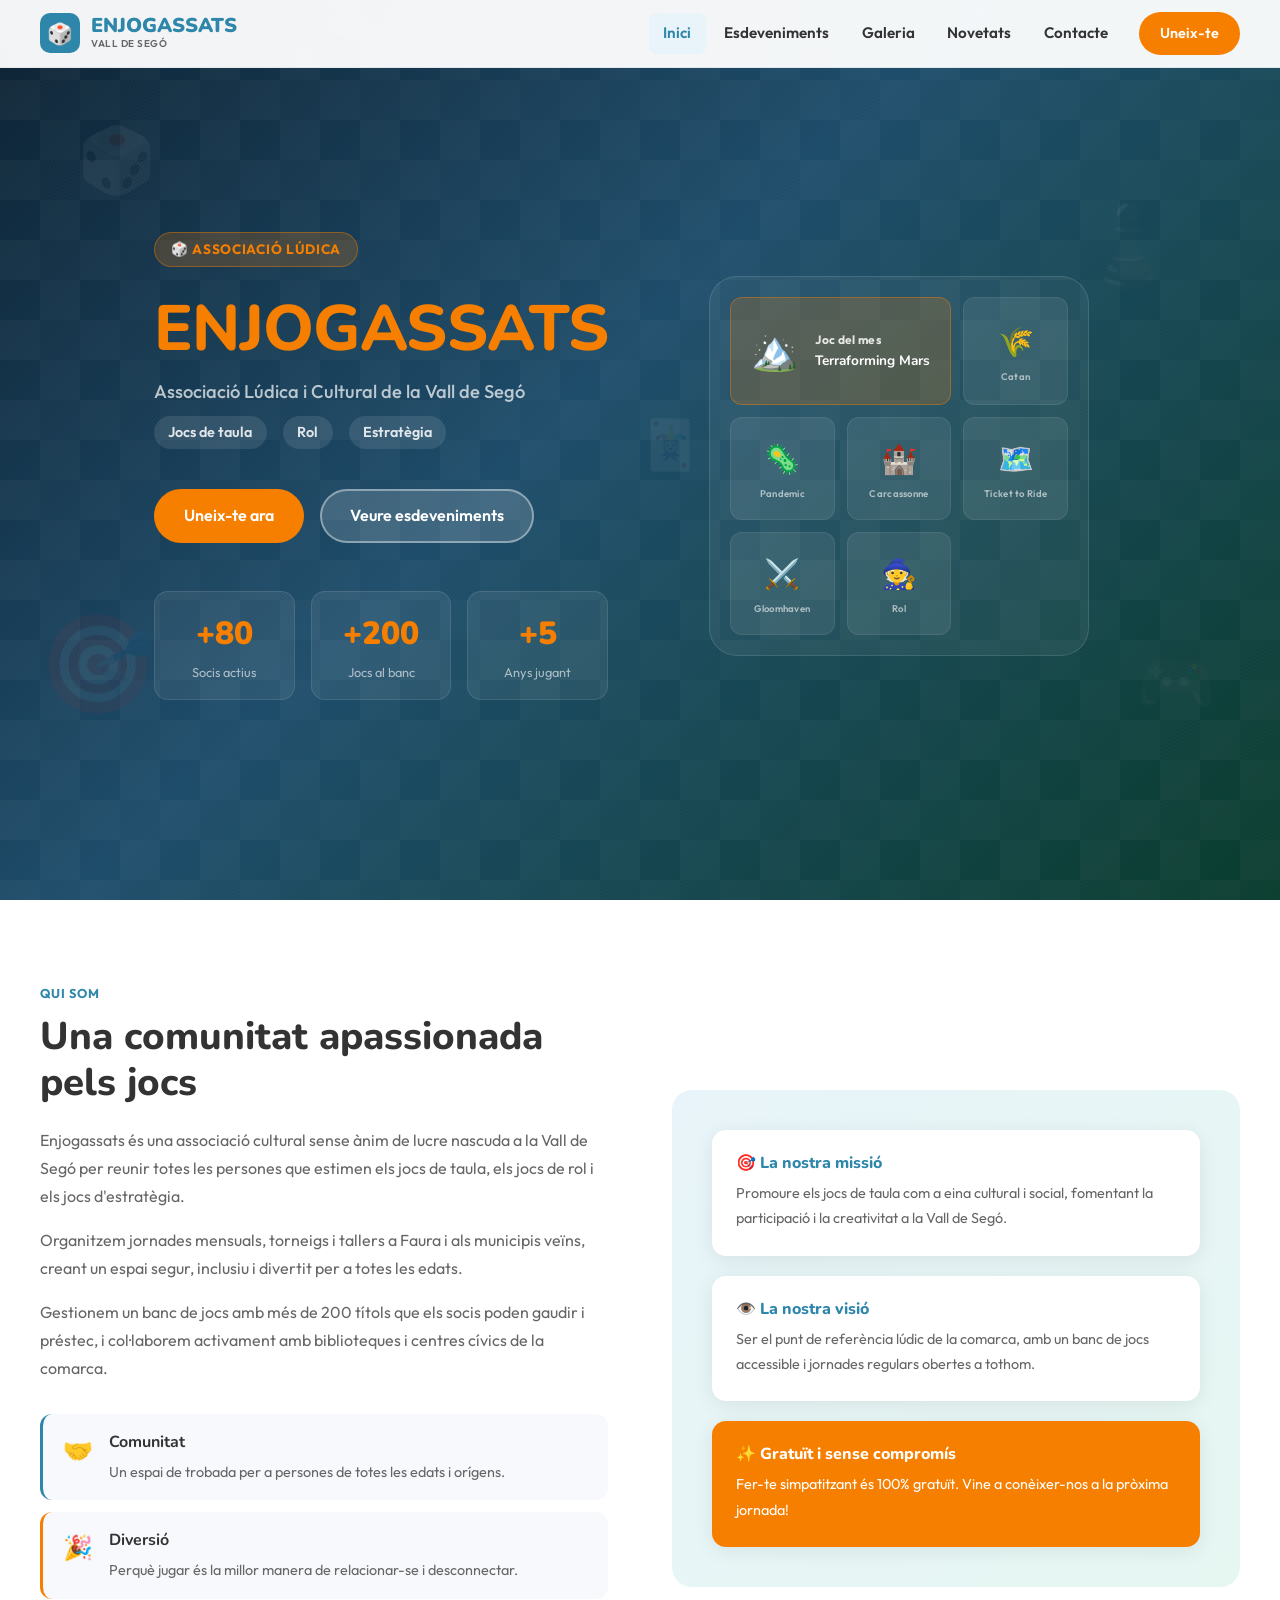
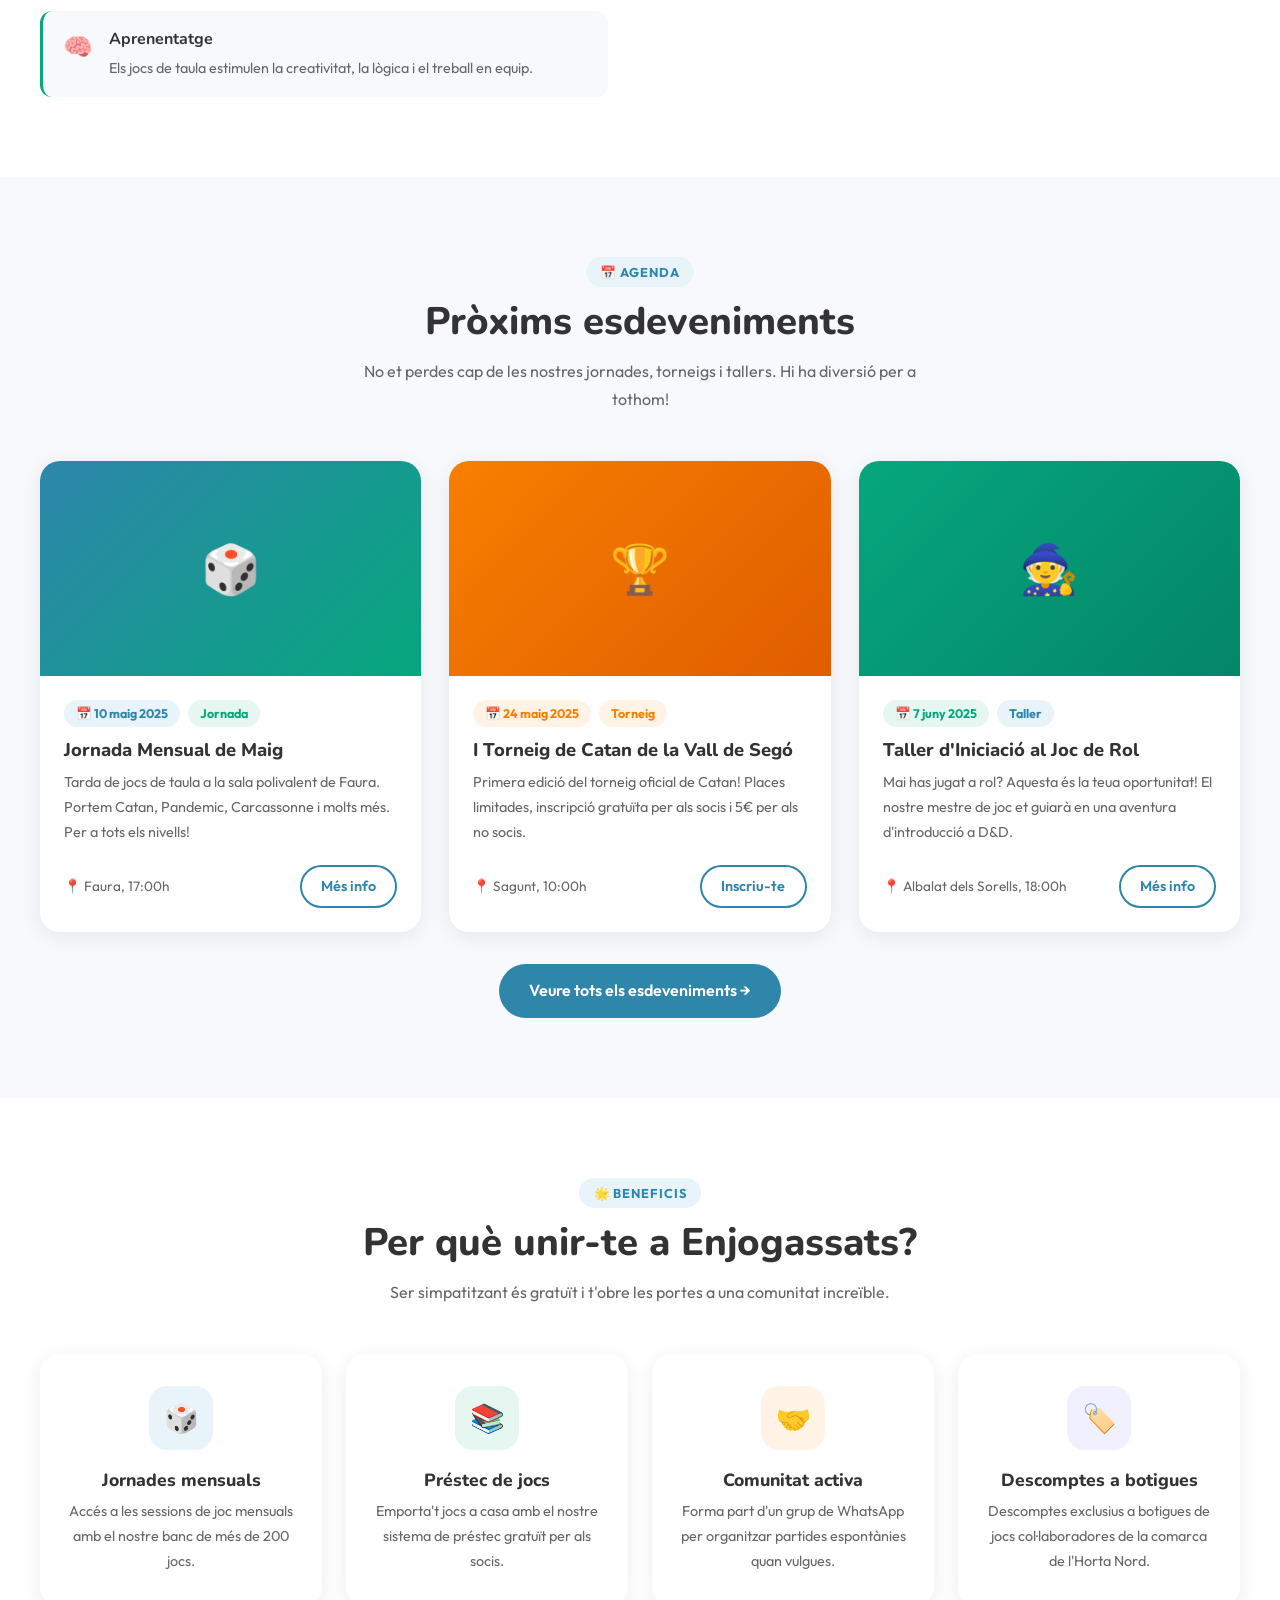
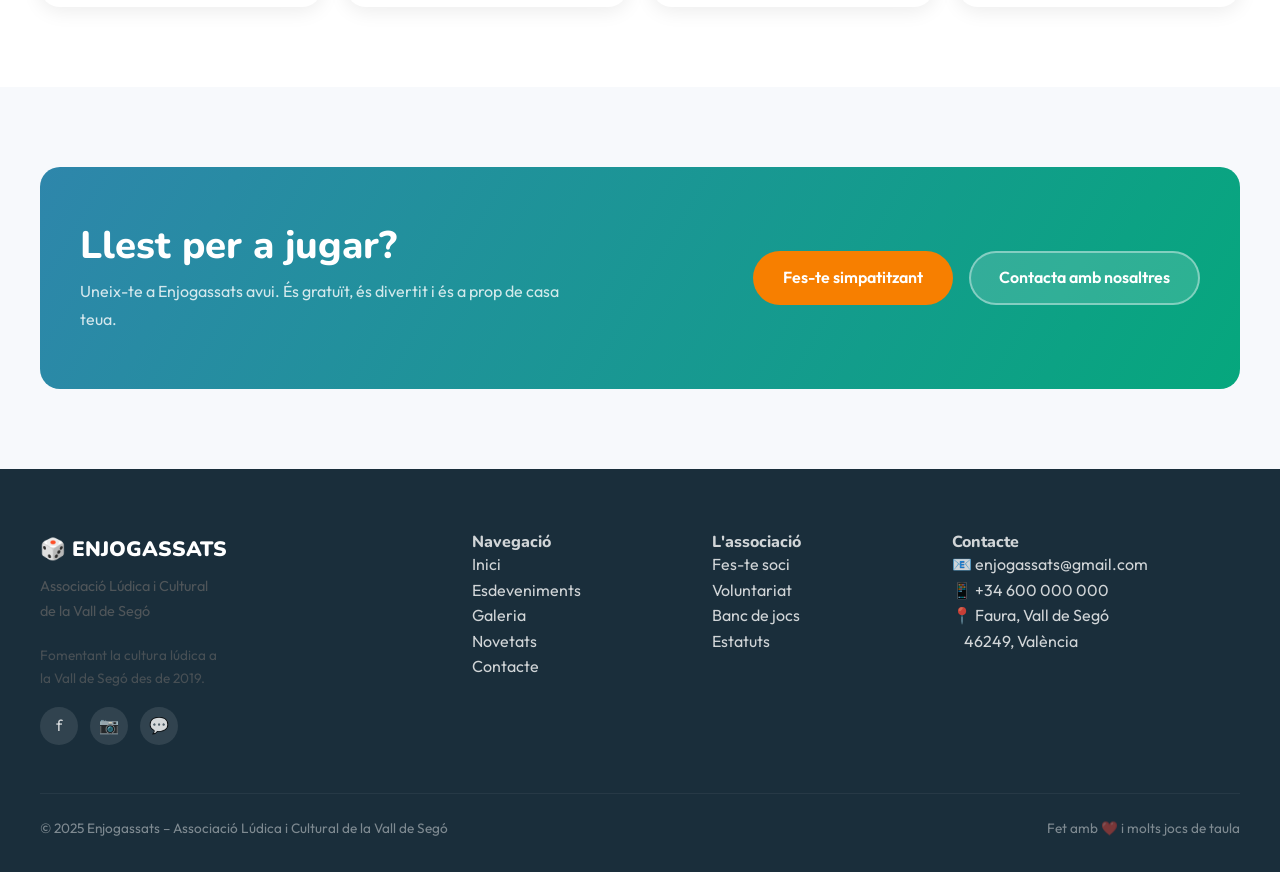
==== index.html @ bf2d0e8a "Primera versió Web" ====
<!DOCTYPE html>
<html lang="ca-valencia">
<head>
  <meta charset="UTF-8">
  <meta name="viewport" content="width=device-width, initial-scale=1.0">
  <title>Enjogassats – Associació Lúdica i Cultural de la Vall de Segó</title>
  <meta name="description" content="Enjogassats és una associació lúdica i cultural de la Vall de Segó dedicada als jocs de taula, el rol i l'estratègia.">
  <meta name="theme-color" content="#2E86AB">
  <link rel="stylesheet" href="shared.css">
  <style>
    /* ===== Hero ===== */
    .hero {
      min-height: 100vh;
      display: flex; align-items: center;
      background: linear-gradient(135deg, #0d2233 0%, #1e4d6b 45%, #0a3d2e 100%);
      position: relative; overflow: hidden;
      padding: 6rem 1.5rem 4rem;
    }
    .hero::before {
      content: '';
      position: absolute; inset: 0;
      background: url("data:image/svg+xml,%3Csvg width='80' height='80' viewBox='0 0 80 80' xmlns='http://www.w3.org/2000/svg'%3E%3Cg fill='none' fill-rule='evenodd'%3E%3Cg fill='%23ffffff' fill-opacity='0.03'%3E%3Cpath d='M0 0h40v40H0V0zm40 40h40v40H40V40zm0-40h2l-2 2V0zm0 4l4-4h2l-6 6V4zm0 4l8-8h2L40 10V8zm0 4L52 0h2L40 14v-2zm0 4L56 0h2L40 18v-2zm0 4L60 0h2L40 22v-2zm0 4L64 0h2L40 26v-2zm0 4L68 0h2L40 30v-2zm0 4L72 0h2L40 34v-2zm0 4L76 0h2l-38 38v-2zm0 4L80 0v2L42 40h-2zm4 0L80 4v2L46 40h-2zm4 0L80 8v2L50 40h-2zm4 0l28-28v2L54 40h-2zm4 0l24-24v2L58 40h-2zm4 0l20-20v2L62 40h-2zm4 0l16-16v2L66 40h-2zm4 0l12-12v2L70 40h-2zm4 0l8-8v2l-6 6h-2zm4 0l4-4v2l-2 2h-2z'/%3E%3C/g%3E%3C/g%3E%3C/svg%3E");
    }
    /* Floating dice decorations */
    .hero-dice {
      position: absolute; font-size: 4rem; opacity: .06; pointer-events: none;
      animation: floatDice 8s ease-in-out infinite;
    }
    .hero-dice:nth-child(1) { top: 12%; left: 6%; animation-delay: 0s; }
    .hero-dice:nth-child(2) { top: 65%; left: 3%; animation-delay: 2s; font-size: 6rem; }
    .hero-dice:nth-child(3) { top: 20%; right: 8%; animation-delay: 1s; font-size: 5rem; }
    .hero-dice:nth-child(4) { top: 70%; right: 5%; animation-delay: 3s; }
    .hero-dice:nth-child(5) { top: 45%; left: 50%; animation-delay: 4s; font-size: 3rem; }
    @keyframes floatDice { 0%,100% { transform: translateY(0) rotate(0deg); } 50% { transform: translateY(-18px) rotate(8deg); } }

    .hero-inner { max-width: 1200px; margin: 0 auto; position: relative; z-index: 1; display: grid; grid-template-columns: 1fr 1fr; gap: 4rem; align-items: center; }
    .hero-content { color: #fff; }
    .hero-eyebrow { display: inline-flex; align-items: center; gap: .5rem; background: rgba(247,127,0,.2); border: 1px solid rgba(247,127,0,.4); color: var(--orange); padding: .35rem 1rem; border-radius: 50px; font-size: .85rem; font-weight: 700; letter-spacing: .05em; text-transform: uppercase; margin-bottom: 1.5rem; }
    .hero h1 { color: #fff; margin-bottom: .5rem; letter-spacing: -.01em; }
    .hero h1 span { color: var(--orange); }
    .hero-tagline { font-size: 1.15rem; color: rgba(255,255,255,.7); margin-bottom: .5rem; font-weight: 500; }
    .hero-subtitle { display: flex; gap: 1rem; flex-wrap: wrap; margin-bottom: 2.5rem; }
    .hero-pill { background: rgba(255,255,255,.1); color: rgba(255,255,255,.85); padding: .3rem .9rem; border-radius: 50px; font-size: .9rem; font-weight: 600; }
    .hero-ctas { display: flex; gap: 1rem; flex-wrap: wrap; }
    .hero-stats { display: grid; grid-template-columns: repeat(3,1fr); gap: 1rem; margin-top: 3rem; }
    .hero-stat { text-align: center; padding: 1rem; background: rgba(255,255,255,.07); border-radius: 14px; border: 1px solid rgba(255,255,255,.1); }
    .hero-stat-n { font-family: var(--font-h); font-weight: 900; font-size: 2rem; color: var(--orange); }
    .hero-stat-l { font-size: .8rem; color: rgba(255,255,255,.6); margin-top: .2rem; }
    .hero-visual { display: flex; align-items: center; justify-content: center; }
    .hero-board { width: 380px; height: 380px; background: rgba(255,255,255,.06); border-radius: 28px; border: 1px solid rgba(255,255,255,.12); display: grid; grid-template-columns: repeat(3,1fr); gap: 12px; padding: 20px; }
    .hero-game-card {
      background: rgba(255,255,255,.08); border-radius: 12px;
      display: flex; flex-direction: column; align-items: center; justify-content: center;
      gap: .3rem; padding: .7rem .4rem; border: 1px solid rgba(255,255,255,.08);
      transition: all .3s;
    }
    .hero-game-card:hover { background: rgba(255,255,255,.15); transform: scale(1.05); }
    .hero-game-card .ico { font-size: 1.8rem; }
    .hero-game-card .name { font-size: .6rem; color: rgba(255,255,255,.6); text-align: center; font-weight: 600; letter-spacing: .03em; }
    .hero-game-card.featured { background: rgba(247,127,0,.2); border-color: rgba(247,127,0,.4); grid-column: span 2; flex-direction: row; gap: 1rem; padding: 1rem; }
    .hero-game-card.featured .ico { font-size: 2.4rem; }
    .hero-game-card.featured .name { font-size: .75rem; color: rgba(255,255,255,.85); font-weight: 700; text-align: left; }

    /* ===== Qui som ===== */
    .quisom-grid { display: grid; grid-template-columns: 1fr 1fr; gap: 4rem; align-items: center; }
    .quisom-text h2 { margin-bottom: 1.25rem; }
    .quisom-text p { margin-bottom: 1rem; }
    .quisom-values { display: grid; grid-template-columns: 1fr; gap: .75rem; margin-top: 2rem; }
    .value-item { display: flex; align-items: flex-start; gap: 1rem; padding: 1rem 1.25rem; background: var(--bg2); border-radius: 12px; border-left: 3px solid var(--blue); }
    .value-icon { font-size: 1.5rem; flex-shrink: 0; }
    .value-text strong { display: block; font-family: var(--font-h); font-weight: 700; margin-bottom: .2rem; color: var(--text); }
    .value-text span { font-size: .9rem; color: var(--text-l); }
    .quisom-visual { background: linear-gradient(135deg, var(--blue-l), var(--green-l)); border-radius: var(--radius-l); padding: 2.5rem; display: flex; flex-direction: column; gap: 1.25rem; }
    .mission-card { background: var(--bg); border-radius: 14px; padding: 1.5rem; box-shadow: var(--shadow); }
    .mission-card h4 { font-family: var(--font-h); color: var(--blue); margin-bottom: .5rem; font-size: 1rem; }
    .mission-card p { font-size: .9rem; margin: 0; }
    .mission-card.accent { background: var(--orange); }
    .mission-card.accent h4, .mission-card.accent p { color: #fff; }

    /* ===== Esdeveniments preview ===== */
    .event-card-inner { padding: 1.5rem; }
    .event-card-inner h3 { margin-bottom: .5rem; font-size: 1.15rem; }
    .event-card-inner p { font-size: .9rem; margin-bottom: 1.25rem; }
    .event-card-foot { display: flex; align-items: center; justify-content: space-between; flex-wrap: wrap; gap: .5rem; }
    .event-loc { font-size: .85rem; color: var(--text-l); display: flex; align-items: center; gap: .3rem; }

    /* ===== Per-què section ===== */
    .benefit-card { background: var(--bg); border-radius: var(--radius-l); padding: 2rem 1.75rem; box-shadow: var(--shadow); text-align: center; transition: transform .22s, box-shadow .22s; }
    .benefit-card:hover { transform: translateY(-4px); box-shadow: var(--shadow-h); }
    .benefit-icon { width: 64px; height: 64px; border-radius: 18px; display: flex; align-items: center; justify-content: center; font-size: 1.75rem; margin: 0 auto 1.25rem; }
    .benefit-card h3 { font-size: 1.1rem; margin-bottom: .5rem; }
    .benefit-card p { font-size: .9rem; }

    /* ===== CTA banner ===== */
    .cta-banner {
      background: linear-gradient(120deg, var(--blue), var(--green));
      border-radius: var(--radius-l); padding: 3.5rem 2.5rem;
      display: flex; align-items: center; justify-content: space-between; gap: 2rem; flex-wrap: wrap;
      color: #fff;
    }
    .cta-banner h2 { color: #fff; margin-bottom: .5rem; }
    .cta-banner p { color: rgba(255,255,255,.8); max-width: 480px; margin: 0; }
    .cta-banner .actions { display: flex; gap: 1rem; flex-wrap: wrap; }

    @media (max-width: 768px) {
      .hero-inner { grid-template-columns: 1fr; gap: 3rem; }
      .hero-visual { display: none; }
      .hero-stats { grid-template-columns: repeat(3,1fr); }
      .quisom-grid { grid-template-columns: 1fr; }
      .cta-banner { text-align: center; justify-content: center; }
      .cta-banner .actions { justify-content: center; }
    }
  </style>
</head>
<body>

<!-- ===== HEADER ===== -->
<header class="site-header" id="siteHeader">
  <div class="header-inner">
    <a href="index.html" class="logo">
      <div class="logo-icon">🎲</div>
      <div>
        <div class="logo-text">ENJOGASSATS</div>
        <div class="logo-sub">Vall de Segó</div>
      </div>
    </a>
    <nav>
      <a href="index.html"      class="nav-link active">Inici</a>
      <a href="eventos.html"    class="nav-link">Esdeveniments</a>
      <a href="galeria.html"    class="nav-link">Galeria</a>
      <a href="novedades.html"  class="nav-link">Novetats</a>
      <a href="contacto.html"   class="nav-link">Contacte</a>
      <a href="contacto.html#soci" class="btn btn-primary btn-sm nav-cta">Uneix-te</a>
    </nav>
    <button class="hamburger" id="hamburger" aria-label="Obrir menú" aria-expanded="false">
      <span></span><span></span><span></span>
    </button>
  </div>
</header>

<!-- Mobile menu -->
<div class="mobile-menu" id="mobileMenu" role="navigation" aria-label="Menú mòbil">
  <a href="index.html"     class="nav-link active">🏠 Inici</a>
  <a href="eventos.html"   class="nav-link">📅 Esdeveniments</a>
  <a href="galeria.html"   class="nav-link">🖼️ Galeria</a>
  <a href="novedades.html" class="nav-link">📰 Novetats</a>
  <a href="contacto.html"  class="nav-link">✉️ Contacte</a>
  <a href="contacto.html#soci" class="btn btn-primary">Uneix-te a l'associació</a>
</div>

<!-- ===== HERO ===== -->
<section class="hero" aria-label="Portada principal">
  <!-- Floating dice -->
  <div class="hero-dice" aria-hidden="true">🎲</div>
  <div class="hero-dice" aria-hidden="true">🎯</div>
  <div class="hero-dice" aria-hidden="true">♟️</div>
  <div class="hero-dice" aria-hidden="true">🎮</div>
  <div class="hero-dice" aria-hidden="true">🃏</div>

  <div class="hero-inner">
    <div class="hero-content">
      <div class="hero-eyebrow">🎲 Associació Lúdica</div>
      <h1><span>ENJOGASSATS</span></h1>
      <p class="hero-tagline">Associació Lúdica i Cultural de la Vall de Segó</p>
      <div class="hero-subtitle">
        <span class="hero-pill">Jocs de taula</span>
        <span class="hero-pill">Rol</span>
        <span class="hero-pill">Estratègia</span>
      </div>
      <div class="hero-ctas">
        <a href="contacto.html#soci" class="btn btn-primary">Uneix-te ara</a>
        <a href="eventos.html" class="btn btn-ghost">Veure esdeveniments</a>
      </div>
      <div class="hero-stats">
        <div class="hero-stat">
          <div class="hero-stat-n">+80</div>
          <div class="hero-stat-l">Socis actius</div>
        </div>
        <div class="hero-stat">
          <div class="hero-stat-n">+200</div>
          <div class="hero-stat-l">Jocs al banc</div>
        </div>
        <div class="hero-stat">
          <div class="hero-stat-n">+5</div>
          <div class="hero-stat-l">Anys jugant</div>
        </div>
      </div>
    </div>
    <div class="hero-visual" aria-hidden="true">
      <div class="hero-board">
        <div class="hero-game-card featured">
          <div class="ico">🏔️</div>
          <div><div class="name">Joc del mes</div><div style="font-size:.85rem;color:#fff;font-weight:700;font-family:var(--font-h)">Terraforming Mars</div></div>
        </div>
        <div class="hero-game-card"><div class="ico">🌾</div><div class="name">Catan</div></div>
        <div class="hero-game-card"><div class="ico">🦠</div><div class="name">Pandemic</div></div>
        <div class="hero-game-card"><div class="ico">🏰</div><div class="name">Carcassonne</div></div>
        <div class="hero-game-card"><div class="ico">🗺️</div><div class="name">Ticket to Ride</div></div>
        <div class="hero-game-card"><div class="ico">⚔️</div><div class="name">Gloomhaven</div></div>
        <div class="hero-game-card"><div class="ico">🧙</div><div class="name">Rol</div></div>
      </div>
    </div>
  </div>
</section>

<!-- ===== QUI SOM ===== -->
<section class="section" id="quisom" aria-labelledby="quisom-title">
  <div class="section-inner">
    <div class="quisom-grid">
      <div class="quisom-text fade-up">
        <span class="label" style="color:var(--blue)">Qui som</span>
        <h2 id="quisom-title" style="margin-top:.5rem">Una comunitat apassionada pels jocs</h2>
        <p>Enjogassats és una associació cultural sense ànim de lucre nascuda a la Vall de Segó per reunir totes les persones que estimen els jocs de taula, els jocs de rol i els jocs d'estratègia.</p>
        <p>Organitzem jornades mensuals, torneigs i tallers a Faura i als municipis veïns, creant un espai segur, inclusiu i divertit per a totes les edats.</p>
        <p>Gestionem un banc de jocs amb més de 200 títols que els socis poden gaudir i préstec, i col·laborem activament amb biblioteques i centres cívics de la comarca.</p>
        <div class="quisom-values">
          <div class="value-item">
            <div class="value-icon">🤝</div>
            <div class="value-text">
              <strong>Comunitat</strong>
              <span>Un espai de trobada per a persones de totes les edats i orígens.</span>
            </div>
          </div>
          <div class="value-item" style="border-left-color:var(--orange)">
            <div class="value-icon">🎉</div>
            <div class="value-text">
              <strong>Diversió</strong>
              <span>Perquè jugar és la millor manera de relacionar-se i desconnectar.</span>
            </div>
          </div>
          <div class="value-item" style="border-left-color:var(--green)">
            <div class="value-icon">🧠</div>
            <div class="value-text">
              <strong>Aprenentatge</strong>
              <span>Els jocs de taula estimulen la creativitat, la lògica i el treball en equip.</span>
            </div>
          </div>
        </div>
      </div>
      <div class="quisom-visual fade-up fade-up-d1">
        <div class="mission-card">
          <h4>🎯 La nostra missió</h4>
          <p>Promoure els jocs de taula com a eina cultural i social, fomentant la participació i la creativitat a la Vall de Segó.</p>
        </div>
        <div class="mission-card">
          <h4>👁️ La nostra visió</h4>
          <p>Ser el punt de referència lúdic de la comarca, amb un banc de jocs accessible i jornades regulars obertes a tothom.</p>
        </div>
        <div class="mission-card accent">
          <h4>✨ Gratuït i sense compromís</h4>
          <p>Fer-te simpatitzant és 100% gratuït. Vine a conèixer-nos a la pròxima jornada!</p>
        </div>
      </div>
    </div>
  </div>
</section>

<!-- ===== PRÒXIMS ESDEVENIMENTS ===== -->
<section class="section section-bg" id="esdeveniments" aria-labelledby="events-title">
  <div class="section-inner">
    <div class="section-header fade-up">
      <span class="eyebrow">📅 Agenda</span>
      <h2 id="events-title">Pròxims esdeveniments</h2>
      <p>No et perdes cap de les nostres jornades, torneigs i tallers. Hi ha diversió per a tothom!</p>
    </div>
    <div class="grid-3">
      <!-- Event 1 -->
      <article class="card fade-up">
        <div class="card-img-placeholder" style="background:linear-gradient(135deg,#2E86AB,#06A77D)">🎲</div>
        <div class="event-card-inner">
          <div class="card-meta">
            <span class="badge badge-blue">📅 10 maig 2025</span>
            <span class="badge badge-green">Jornada</span>
          </div>
          <h3>Jornada Mensual de Maig</h3>
          <p>Tarda de jocs de taula a la sala polivalent de Faura. Portem Catan, Pandemic, Carcassonne i molts més. Per a tots els nivells!</p>
          <div class="event-card-foot">
            <span class="event-loc">📍 Faura, 17:00h</span>
            <a href="eventos.html" class="btn btn-outline btn-sm">Més info</a>
          </div>
        </div>
      </article>
      <!-- Event 2 -->
      <article class="card fade-up fade-up-d1">
        <div class="card-img-placeholder" style="background:linear-gradient(135deg,#F77F00,#e05d00)">🏆</div>
        <div class="event-card-inner">
          <div class="card-meta">
            <span class="badge badge-orange">📅 24 maig 2025</span>
            <span class="badge badge-orange">Torneig</span>
          </div>
          <h3>I Torneig de Catan de la Vall de Segó</h3>
          <p>Primera edició del torneig oficial de Catan! Places limitades, inscripció gratuïta per als socis i 5€ per als no socis.</p>
          <div class="event-card-foot">
            <span class="event-loc">📍 Sagunt, 10:00h</span>
            <a href="eventos.html" class="btn btn-outline btn-sm">Inscriu-te</a>
          </div>
        </div>
      </article>
      <!-- Event 3 -->
      <article class="card fade-up fade-up-d2">
        <div class="card-img-placeholder" style="background:linear-gradient(135deg,#06A77D,#04856a)">🧙</div>
        <div class="event-card-inner">
          <div class="card-meta">
            <span class="badge badge-green">📅 7 juny 2025</span>
            <span class="badge badge-blue">Taller</span>
          </div>
          <h3>Taller d'Iniciació al Joc de Rol</h3>
          <p>Mai has jugat a rol? Aquesta és la teua oportunitat! El nostre mestre de joc et guiarà en una aventura d'introducció a D&D.</p>
          <div class="event-card-foot">
            <span class="event-loc">📍 Albalat dels Sorells, 18:00h</span>
            <a href="eventos.html" class="btn btn-outline btn-sm">Més info</a>
          </div>
        </div>
      </article>
    </div>
    <div class="text-center mt-2">
      <a href="eventos.html" class="btn btn-secondary">Veure tots els esdeveniments →</a>
    </div>
  </div>
</section>

<!-- ===== PER QUÈ UNIR-TE ===== -->
<section class="section" aria-labelledby="benefits-title">
  <div class="section-inner">
    <div class="section-header fade-up">
      <span class="eyebrow">🌟 Beneficis</span>
      <h2 id="benefits-title">Per què unir-te a Enjogassats?</h2>
      <p>Ser simpatitzant és gratuït i t'obre les portes a una comunitat increïble.</p>
    </div>
    <div class="grid-4">
      <div class="benefit-card fade-up">
        <div class="benefit-icon" style="background:var(--blue-l)">🎲</div>
        <h3>Jornades mensuals</h3>
        <p>Accés a les sessions de joc mensuals amb el nostre banc de més de 200 jocs.</p>
      </div>
      <div class="benefit-card fade-up fade-up-d1">
        <div class="benefit-icon" style="background:var(--green-l)">📚</div>
        <h3>Préstec de jocs</h3>
        <p>Emporta't jocs a casa amb el nostre sistema de préstec gratuït per als socis.</p>
      </div>
      <div class="benefit-card fade-up fade-up-d2">
        <div class="benefit-icon" style="background:var(--orange-l)">🤝</div>
        <h3>Comunitat activa</h3>
        <p>Forma part d'un grup de WhatsApp per organitzar partides espontànies quan vulgues.</p>
      </div>
      <div class="benefit-card fade-up fade-up-d3">
        <div class="benefit-icon" style="background:#f0f0ff">🏷️</div>
        <h3>Descomptes a botigues</h3>
        <p>Descomptes exclusius a botigues de jocs col·laboradores de la comarca de l'Horta Nord.</p>
      </div>
    </div>
  </div>
</section>

<!-- ===== CTA BANNER ===== -->
<section class="section section-bg" aria-label="Crida a l'acció">
  <div class="section-inner">
    <div class="cta-banner fade-up">
      <div>
        <h2>Llest per a jugar?</h2>
        <p>Uneix-te a Enjogassats avui. És gratuït, és divertit i és a prop de casa teua.</p>
      </div>
      <div class="actions">
        <a href="contacto.html#soci" class="btn btn-primary">Fes-te simpatitzant</a>
        <a href="contacto.html" class="btn btn-ghost">Contacta amb nosaltres</a>
      </div>
    </div>
  </div>
</section>

<!-- ===== FOOTER ===== -->
<footer class="site-footer" aria-label="Peu de pàgina">
  <div class="footer-inner">
    <div class="footer-grid">
      <div>
        <div class="footer-logo">🎲 ENJOGASSATS</div>
        <p class="footer-tagline">Associació Lúdica i Cultural<br>de la Vall de Segó</p>
        <p style="font-size:.85rem;opacity:.6">Fomentant la cultura lúdica a<br>la Vall de Segó des de 2019.</p>
        <div class="footer-socials">
          <a href="#" class="footer-social-link" aria-label="Facebook">f</a>
          <a href="#" class="footer-social-link" aria-label="Instagram">📷</a>
          <a href="#" class="footer-social-link" aria-label="WhatsApp">💬</a>
        </div>
      </div>
      <div>
        <h4>Navegació</h4>
        <ul>
          <li><a href="index.html">Inici</a></li>
          <li><a href="eventos.html">Esdeveniments</a></li>
          <li><a href="galeria.html">Galeria</a></li>
          <li><a href="novedades.html">Novetats</a></li>
          <li><a href="contacto.html">Contacte</a></li>
        </ul>
      </div>
      <div>
        <h4>L'associació</h4>
        <ul>
          <li><a href="contacto.html#soci">Fes-te soci</a></li>
          <li><a href="contacto.html#voluntariat">Voluntariat</a></li>
          <li><a href="#">Banc de jocs</a></li>
          <li><a href="#">Estatuts</a></li>
        </ul>
      </div>
      <div>
        <h4>Contacte</h4>
        <ul>
          <li>📧 enjogassats@gmail.com</li>
          <li>📱 +34 600 000 000</li>
          <li>📍 Faura, Vall de Segó<br>&nbsp;&nbsp;&nbsp;&nbsp;46249, València</li>
        </ul>
      </div>
    </div>
    <div class="footer-bottom">
      <span>© 2025 Enjogassats – Associació Lúdica i Cultural de la Vall de Segó</span>
      <span>Fet amb ❤️ i molts jocs de taula</span>
    </div>
  </div>
</footer>

<script>
  // Header scroll effect
  const header = document.getElementById('siteHeader');
  window.addEventListener('scroll', () => {
    header.classList.toggle('scrolled', window.scrollY > 20);
  });

  // Hamburger menu
  const hamburger = document.getElementById('hamburger');
  const mobileMenu = document.getElementById('mobileMenu');
  hamburger.addEventListener('click', () => {
    const open = mobileMenu.classList.toggle('open');
    hamburger.setAttribute('aria-expanded', open);
    document.body.style.overflow = open ? 'hidden' : '';
  });

  // Close mobile menu on link click
  mobileMenu.querySelectorAll('a').forEach(a => {
    a.addEventListener('click', () => {
      mobileMenu.classList.remove('open');
      hamburger.setAttribute('aria-expanded', false);
      document.body.style.overflow = '';
    });
  });

  // Fade-in on scroll
  const observer = new IntersectionObserver((entries) => {
    entries.forEach(e => { if (e.isIntersecting) e.target.classList.add('visible'); });
  }, { threshold: 0.12 });
  document.querySelectorAll('.fade-up').forEach(el => observer.observe(el));
</script>
</body>
</html>
---- shared.css ----
/* ===== ENJOGASSATS — Shared Stylesheet ===== */

/* --- Google Fonts --- */
@import url('https://fonts.googleapis.com/css2?family=Nunito:wght@400;600;700;800;900&family=Outfit:wght@400;500;600;700&display=swap');

/* --- CSS Variables --- */
:root {
  --blue:    #2E86AB;
  --blue-d:  #1e6a8a;
  --blue-l:  #e8f4f9;
  --green:   #06A77D;
  --green-d: #058563;
  --green-l: #e6f7f2;
  --orange:  #F77F00;
  --orange-d:#d46b00;
  --orange-l:#fff3e6;
  --bg:      #FFFFFF;
  --bg2:     #F7F9FC;
  --text:    #333333;
  --text-l:  #666666;
  --border:  #E2E8F0;
  --shadow:  0 4px 20px rgba(0,0,0,0.08);
  --shadow-h:0 8px 32px rgba(0,0,0,0.14);
  --radius:  12px;
  --radius-l:20px;
  --font-h:  'Nunito', sans-serif;
  --font-b:  'Outfit', sans-serif;
}

/* --- Reset --- */
*, *::before, *::after { box-sizing: border-box; margin: 0; padding: 0; }
html { scroll-behavior: smooth; font-size: 16px; }
body { font-family: var(--font-b); color: var(--text); background: var(--bg); line-height: 1.6; }
img { max-width: 100%; display: block; }
a { color: inherit; text-decoration: none; }
ul { list-style: none; }

/* --- Typography --- */
h1,h2,h3,h4,h5 { font-family: var(--font-h); font-weight: 800; line-height: 1.2; }
h1 { font-size: clamp(2.4rem, 5vw, 4rem); }
h2 { font-size: clamp(1.8rem, 3vw, 2.6rem); }
h3 { font-size: clamp(1.2rem, 2vw, 1.5rem); }
p  { color: var(--text-l); line-height: 1.75; }
.label { font-size: .8rem; font-weight: 700; text-transform: uppercase; letter-spacing: .08em; }

/* --- Buttons --- */
.btn {
  display: inline-flex; align-items: center; gap: .5rem;
  padding: .75rem 1.75rem; border-radius: 50px;
  font-family: var(--font-b); font-weight: 600; font-size: 1rem;
  cursor: pointer; border: 2px solid transparent;
  transition: all .22s ease; white-space: nowrap;
}
.btn-primary   { background: var(--orange); color: #fff; }
.btn-primary:hover { background: var(--orange-d); transform: translateY(-2px); box-shadow: 0 6px 20px rgba(247,127,0,.35); }
.btn-secondary { background: var(--blue); color: #fff; }
.btn-secondary:hover { background: var(--blue-d); transform: translateY(-2px); box-shadow: 0 6px 20px rgba(46,134,171,.35); }
.btn-outline   { background: transparent; border-color: var(--blue); color: var(--blue); }
.btn-outline:hover { background: var(--blue); color: #fff; transform: translateY(-2px); }
.btn-ghost     { background: rgba(255,255,255,.15); color: #fff; border-color: rgba(255,255,255,.4); }
.btn-ghost:hover { background: rgba(255,255,255,.28); }
.btn-green     { background: var(--green); color: #fff; }
.btn-green:hover { background: var(--green-d); transform: translateY(-2px); box-shadow: 0 6px 20px rgba(6,167,125,.35); }
.btn-sm { padding: .5rem 1.2rem; font-size: .9rem; }

/* --- Header / Nav --- */
.site-header {
  position: fixed; top: 0; left: 0; right: 0; z-index: 999;
  background: rgba(255,255,255,.95); backdrop-filter: blur(10px);
  border-bottom: 1px solid var(--border);
  padding: 0 1.5rem;
  height: 68px; display: flex; align-items: center;
  transition: box-shadow .3s;
}
.site-header.scrolled { box-shadow: 0 2px 20px rgba(0,0,0,.1); }
.header-inner { max-width: 1200px; width: 100%; margin: 0 auto; display: flex; align-items: center; gap: 2rem; }
.logo { display: flex; align-items: center; gap: .7rem; flex-shrink: 0; }
.logo-icon { width: 40px; height: 40px; background: var(--blue); border-radius: 10px; display: flex; align-items: center; justify-content: center; font-size: 1.3rem; }
.logo-text { font-family: var(--font-h); font-weight: 900; font-size: 1.25rem; color: var(--blue); line-height: 1; }
.logo-sub { font-size: .62rem; font-weight: 600; color: var(--text-l); text-transform: uppercase; letter-spacing: .05em; }
nav { flex: 1; display: flex; align-items: center; justify-content: flex-end; gap: .25rem; }
.nav-link {
  padding: .5rem .9rem; border-radius: 8px;
  font-weight: 600; font-size: .95rem; color: var(--text);
  transition: all .18s; white-space: nowrap;
}
.nav-link:hover, .nav-link.active { color: var(--blue); background: var(--blue-l); }
.nav-cta { margin-left: .75rem; }
.hamburger { display: none; flex-direction: column; gap: 5px; cursor: pointer; padding: .5rem; border: none; background: none; }
.hamburger span { display: block; width: 24px; height: 2px; background: var(--text); border-radius: 2px; transition: all .3s; }
.mobile-menu {
  display: none; position: fixed; top: 68px; left: 0; right: 0; bottom: 0;
  background: var(--bg); z-index: 998; flex-direction: column;
  padding: 2rem 1.5rem; gap: .5rem; overflow-y: auto;
}
.mobile-menu.open { display: flex; }
.mobile-menu .nav-link { font-size: 1.1rem; padding: .85rem 1rem; border-bottom: 1px solid var(--border); border-radius: 0; }
.mobile-menu .btn { margin-top: 1rem; text-align: center; justify-content: center; }

/* --- Section wrapper --- */
.section { padding: 5rem 1.5rem; }
.section-narrow { max-width: 800px; margin: 0 auto; }
.section-inner { max-width: 1200px; margin: 0 auto; }
.section-header { text-align: center; margin-bottom: 3rem; }
.section-header .eyebrow { display: inline-block; background: var(--blue-l); color: var(--blue); padding: .3rem .9rem; border-radius: 50px; font-weight: 700; font-size: .8rem; text-transform: uppercase; letter-spacing: .07em; margin-bottom: .75rem; }
.section-header h2 { margin-bottom: .75rem; }
.section-header p { max-width: 560px; margin: 0 auto; }
.section-bg { background: var(--bg2); }

/* --- Cards --- */
.card {
  background: var(--bg); border-radius: var(--radius-l); box-shadow: var(--shadow);
  overflow: hidden; transition: transform .22s, box-shadow .22s;
}
.card:hover { transform: translateY(-4px); box-shadow: var(--shadow-h); }
.card-img { width: 100%; aspect-ratio: 16/9; object-fit: cover; }
.card-img-placeholder {
  width: 100%; aspect-ratio: 16/9;
  display: flex; align-items: center; justify-content: center;
  font-size: 3rem;
}
.card-body { padding: 1.5rem; }
.card-meta { display: flex; flex-wrap: wrap; gap: .5rem; margin-bottom: .75rem; }
.badge {
  display: inline-flex; align-items: center; gap: .3rem;
  padding: .25rem .75rem; border-radius: 50px; font-size: .78rem; font-weight: 700;
}
.badge-blue   { background: var(--blue-l);   color: var(--blue); }
.badge-green  { background: var(--green-l);  color: var(--green); }
.badge-orange { background: var(--orange-l); color: var(--orange); }

/* --- Grid helpers --- */
.grid-3 { display: grid; grid-template-columns: repeat(3,1fr); gap: 1.75rem; }
.grid-4 { display: grid; grid-template-columns: repeat(4,1fr); gap: 1.5rem; }
.grid-2 { display: grid; grid-template-columns: repeat(2,1fr); gap: 1.75rem; }

/* --- Footer --- */
.site-footer {
  background: #1a2e3b; color: rgba(255,255,255,.8);
  padding: 4rem 1.5rem 2rem;
}
.footer-inner { max-width: 1200px; margin: 0 auto; }
.footer-grid { display: grid; grid-template-columns: 2fr 1fr 1fr 1.5fr; gap: 3rem; margin-bottom: 3rem; }
.footer-logo { font-family: var(--font-h); font-weight: 900; font-size: 1.3rem; color: #fff; margin-bottom: .5rem; }
.footer-tagline { font-size: .9rem; opacity: .7; margin-bottom: 1.2rem; }
.footer h4 { color: #fff; font-size: .85rem; text-transform: uppercase; letter-spacing: .1em; margin-bottom: 1rem; opacity: .55; font-weight: 700; }
.footer ul li { margin-bottom: .6rem; font-size: .9rem; }
.footer ul li a:hover { color: var(--orange); }
.footer-socials { display: flex; gap: .75rem; margin-top: 1rem; }
.footer-social-link {
  width: 38px; height: 38px; border-radius: 50%; background: rgba(255,255,255,.1);
  display: flex; align-items: center; justify-content: center; font-size: 1rem;
  transition: background .18s;
}
.footer-social-link:hover { background: var(--orange); }
.footer-bottom { border-top: 1px solid rgba(255,255,255,.1); padding-top: 1.5rem; display: flex; justify-content: space-between; align-items: center; flex-wrap: wrap; gap: 1rem; font-size: .85rem; opacity: .55; }

/* --- Animations --- */
.fade-up { opacity: 0; transform: translateY(28px); transition: opacity .55s ease, transform .55s ease; }
.fade-up.visible { opacity: 1; transform: none; }
.fade-up-d1 { transition-delay: .1s; }
.fade-up-d2 { transition-delay: .2s; }
.fade-up-d3 { transition-delay: .3s; }

/* --- Responsive --- */
@media (max-width: 1024px) {
  .grid-4 { grid-template-columns: repeat(2,1fr); }
  .footer-grid { grid-template-columns: 1fr 1fr; }
}
@media (max-width: 768px) {
  nav { display: none; }
  .hamburger { display: flex; }
  .grid-3, .grid-2 { grid-template-columns: 1fr; }
  .grid-4 { grid-template-columns: 1fr; }
  .footer-grid { grid-template-columns: 1fr; gap: 2rem; }
  .footer-bottom { flex-direction: column; text-align: center; }
  .section { padding: 3.5rem 1.25rem; }
}

/* --- Page offset for fixed header --- */
.page-offset { padding-top: 68px; }

/* Utility */
.text-center { text-align: center; }
.mt-1 { margin-top: 1rem; }
.mt-2 { margin-top: 2rem; }
.mt-3 { margin-top: 3rem; }
.gap-1 { gap: 1rem; }
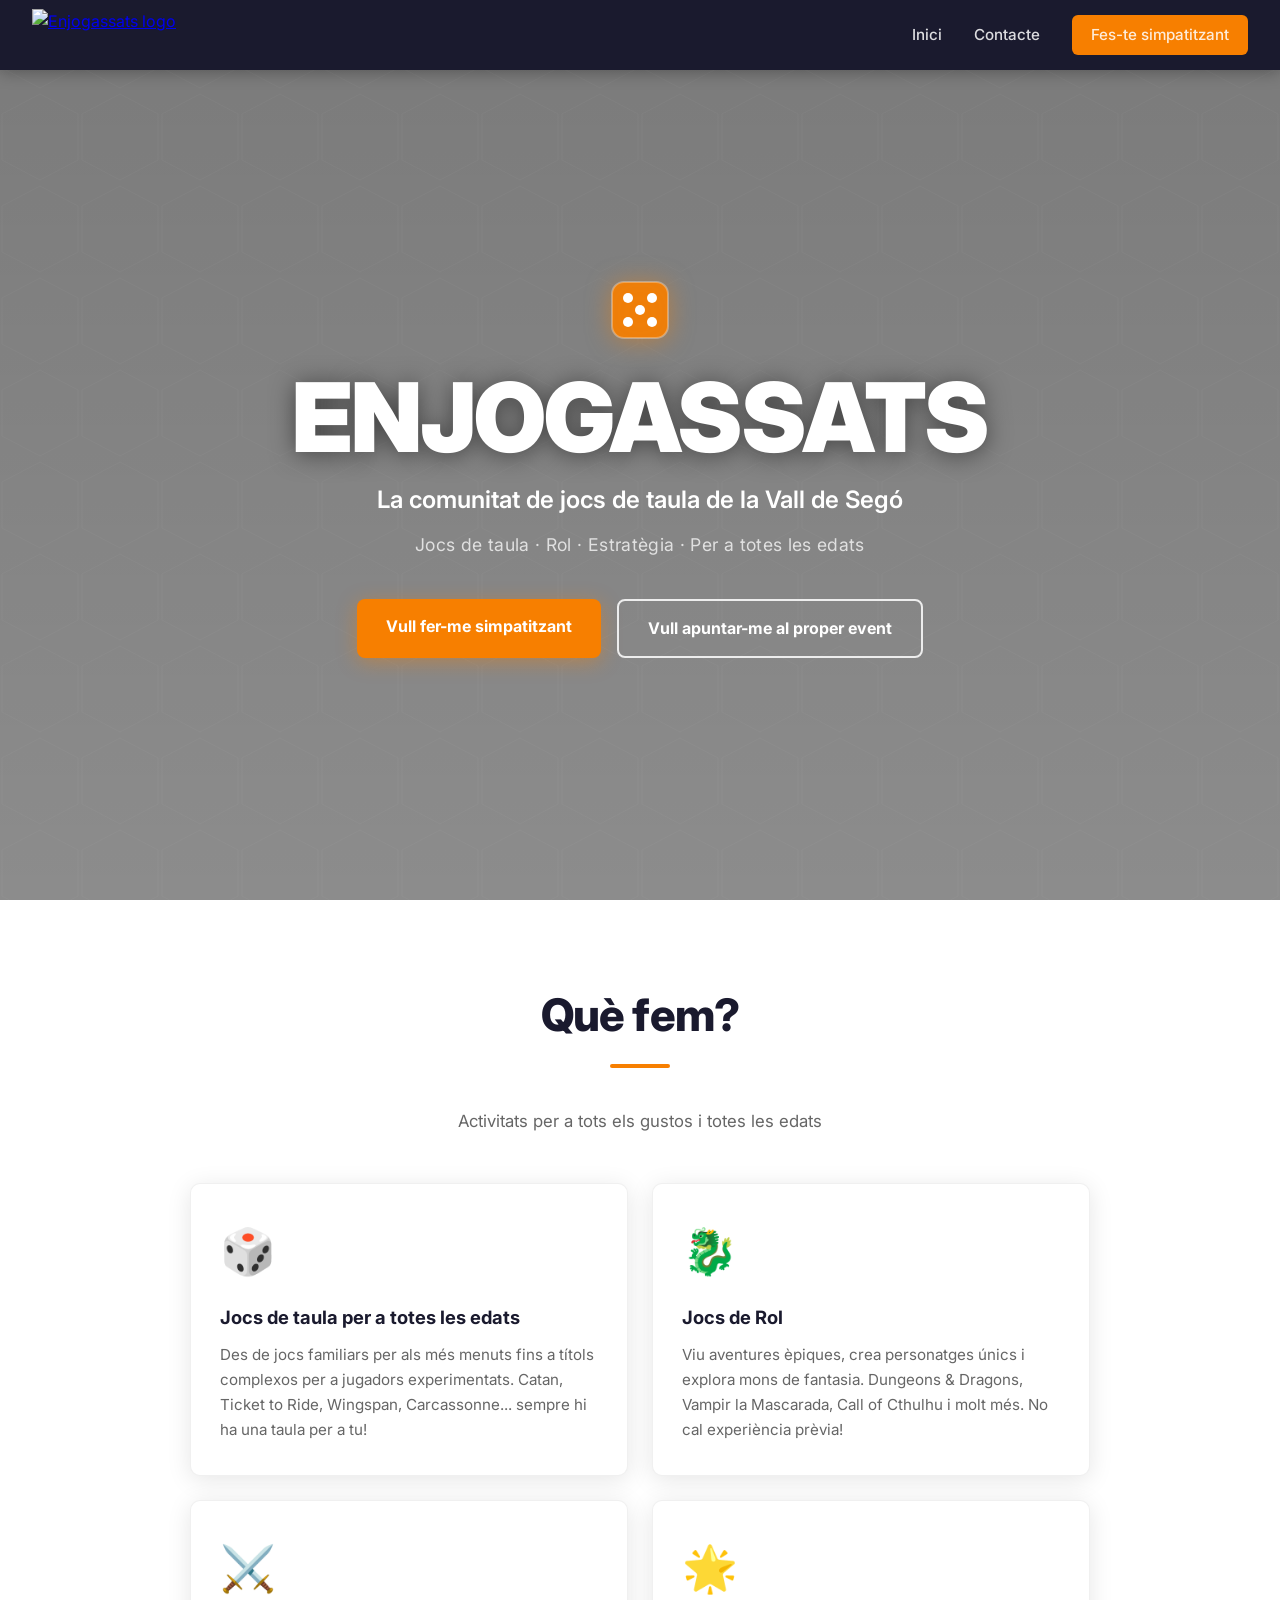
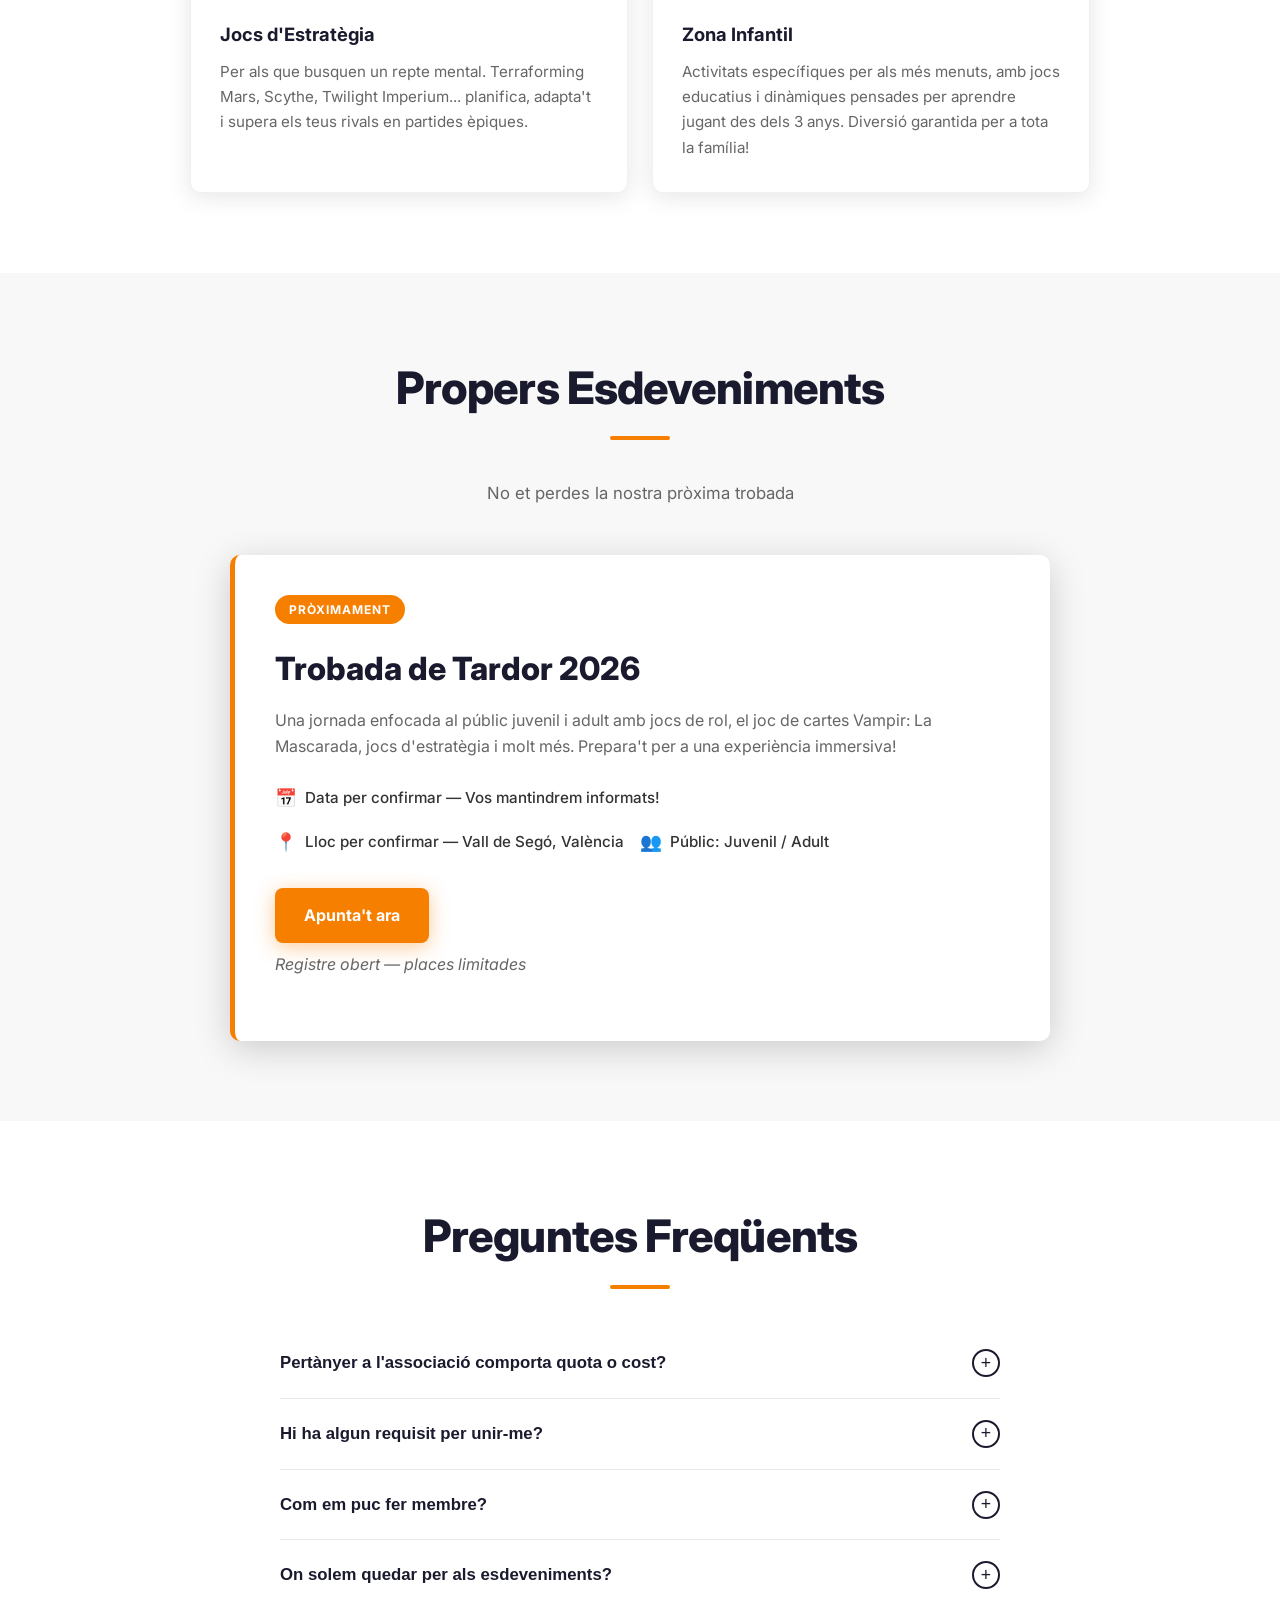
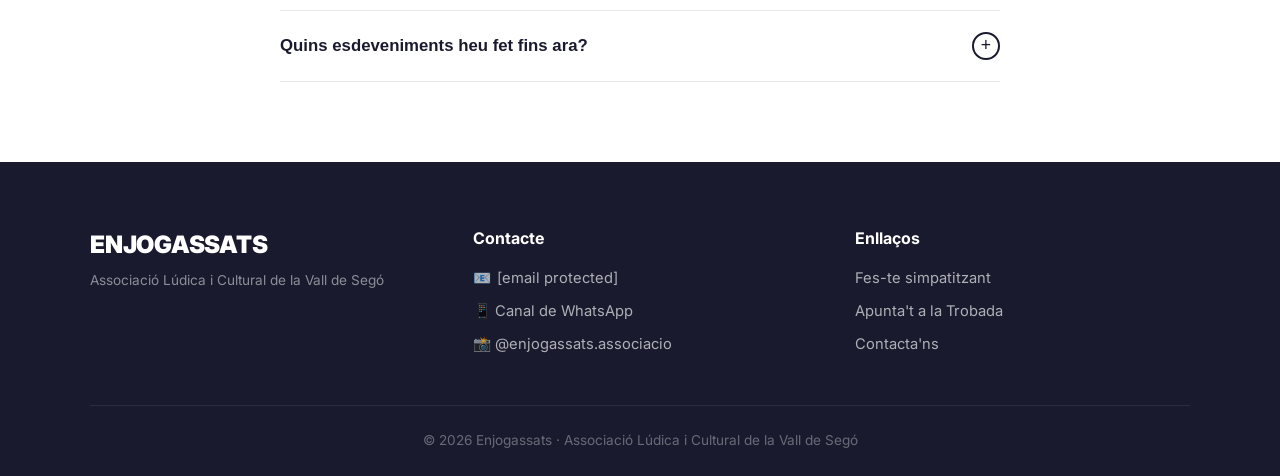
==== commit a3c72e21: "Update index.html" ====
--- a/index.html
+++ b/index.html
@@ -1,452 +1,507 @@
 <!DOCTYPE html>
-<html lang="ca-valencia">
+<html lang="ca">
 <head>
-  <meta charset="UTF-8">
-  <meta name="viewport" content="width=device-width, initial-scale=1.0">
-  <title>Enjogassats – Associació Lúdica i Cultural de la Vall de Segó</title>
-  <meta name="description" content="Enjogassats és una associació lúdica i cultural de la Vall de Segó dedicada als jocs de taula, el rol i l'estratègia.">
-  <meta name="theme-color" content="#2E86AB">
-  <link rel="stylesheet" href="shared.css">
+  <meta charset="UTF-8" />
+  <meta name="viewport" content="width=device-width, initial-scale=1.0" />
+  <title>Enjogassats · Associació Lúdica i Cultural de la Vall de Segó</title>
+  <meta name="description" content="Enjogassats és l'associació lúdica i cultural de la Vall de Segó. Jocs de taula, rol, estratègia i molt més per a totes les edats." />
+  <meta property="og:title" content="Enjogassats · Associació Lúdica i Cultural de la Vall de Segó" />
+  <meta property="og:description" content="La comunitat de jocs de taula de la Vall de Segó. Uneix-te!" />
+  <meta property="og:type" content="website" />
+  <link rel="preconnect" href="https://fonts.googleapis.com" />
+  <link rel="preconnect" href="https://fonts.gstatic.com" crossorigin />
+  <link href="https://fonts.googleapis.com/css2?family=Inter:wght@400;500;600;700;800;900&display=swap" rel="stylesheet" />
   <style>
-    /* ===== Hero ===== */
+    *, *::before, *::after { box-sizing: border-box; margin: 0; padding: 0; }
+
+    :root {
+      --dark: #1a1a2e;
+      --dark2: #16213e;
+      --blue: #2E86AB;
+      --green: #06A77D;
+      --orange: #F77F00;
+      --white: #ffffff;
+      --gray-light: #f8f8f8;
+      --text: #333333;
+      --text-muted: #666;
+      --radius: 10px;
+      --shadow: 0 4px 24px rgba(0,0,0,0.10);
+      --shadow-hover: 0 8px 36px rgba(0,0,0,0.18);
+    }
+
+    html { scroll-behavior: smooth; }
+    body { font-family: 'Inter', sans-serif; font-size: 16px; line-height: 1.6; color: var(--text); }
+
+    /* ── NAV ── */
+    nav {
+      position: fixed; top: 0; left: 0; right: 0; z-index: 100;
+      background: var(--dark);
+      display: flex; align-items: center; justify-content: space-between;
+      padding: 0 2rem; height: 70px;
+      box-shadow: 0 2px 16px rgba(0,0,0,0.3);
+    }
+    .nav-logo img { height: 52px; width: auto; display: block; }
+    .nav-links { display: flex; align-items: center; gap: 2rem; }
+    .nav-links a { color: rgba(255,255,255,0.85); text-decoration: none; font-weight: 500; font-size: 0.95rem; transition: color .2s; }
+    .nav-links a:hover { color: var(--orange); }
+    .btn-nav {
+      background: var(--orange); color: #fff; border: none;
+      padding: 0.5rem 1.2rem; border-radius: 6px;
+      font-weight: 600; font-size: 0.9rem; cursor: pointer;
+      text-decoration: none; transition: background .2s, transform .1s;
+    }
+    .btn-nav:hover { background: #e06e00; transform: translateY(-1px); }
+
+    /* hamburger */
+    .hamburger { display: none; flex-direction: column; gap: 5px; cursor: pointer; background: none; border: none; padding: 4px; }
+    .hamburger span { width: 26px; height: 2px; background: #fff; border-radius: 2px; transition: all .3s; display: block; }
+    .hamburger.open span:nth-child(1) { transform: translateY(7px) rotate(45deg); }
+    .hamburger.open span:nth-child(2) { opacity: 0; }
+    .hamburger.open span:nth-child(3) { transform: translateY(-7px) rotate(-45deg); }
+
+    .mobile-menu {
+      display: none; position: fixed; top: 70px; left: 0; right: 0; z-index: 99;
+      background: var(--dark2); flex-direction: column; padding: 1.5rem 2rem; gap: 1rem;
+      border-bottom: 2px solid var(--orange);
+    }
+    .mobile-menu.open { display: flex; }
+    .mobile-menu a { color: rgba(255,255,255,0.9); text-decoration: none; font-weight: 500; font-size: 1rem; padding: 0.5rem 0; border-bottom: 1px solid rgba(255,255,255,0.08); }
+    .mobile-menu a:last-child { border-bottom: none; }
+    .mobile-menu .btn-nav { text-align: center; margin-top: 0.5rem; }
+
+    /* ── HERO ── */
     .hero {
       min-height: 100vh;
-      display: flex; align-items: center;
-      background: linear-gradient(135deg, #0d2233 0%, #1e4d6b 45%, #0a3d2e 100%);
+      display: flex; align-items: center; justify-content: center;
+      text-align: center;
+      padding: 100px 2rem 4rem;
+      background:
+        linear-gradient(rgba(0,0,0,0.52), rgba(0,0,0,0.45)),
+        url('hero.jpg') center / cover no-repeat;
       position: relative; overflow: hidden;
-      padding: 6rem 1.5rem 4rem;
-    }
-    .hero::before {
-      content: '';
-      position: absolute; inset: 0;
-      background: url("data:image/svg+xml,%3Csvg width='80' height='80' viewBox='0 0 80 80' xmlns='http://www.w3.org/2000/svg'%3E%3Cg fill='none' fill-rule='evenodd'%3E%3Cg fill='%23ffffff' fill-opacity='0.03'%3E%3Cpath d='M0 0h40v40H0V0zm40 40h40v40H40V40zm0-40h2l-2 2V0zm0 4l4-4h2l-6 6V4zm0 4l8-8h2L40 10V8zm0 4L52 0h2L40 14v-2zm0 4L56 0h2L40 18v-2zm0 4L60 0h2L40 22v-2zm0 4L64 0h2L40 26v-2zm0 4L68 0h2L40 30v-2zm0 4L72 0h2L40 34v-2zm0 4L76 0h2l-38 38v-2zm0 4L80 0v2L42 40h-2zm4 0L80 4v2L46 40h-2zm4 0L80 8v2L50 40h-2zm4 0l28-28v2L54 40h-2zm4 0l24-24v2L58 40h-2zm4 0l20-20v2L62 40h-2zm4 0l16-16v2L66 40h-2zm4 0l12-12v2L70 40h-2zm4 0l8-8v2l-6 6h-2zm4 0l4-4v2l-2 2h-2z'/%3E%3C/g%3E%3C/g%3E%3C/svg%3E");
-    }
-    /* Floating dice decorations */
-    .hero-dice {
-      position: absolute; font-size: 4rem; opacity: .06; pointer-events: none;
-      animation: floatDice 8s ease-in-out infinite;
-    }
-    .hero-dice:nth-child(1) { top: 12%; left: 6%; animation-delay: 0s; }
-    .hero-dice:nth-child(2) { top: 65%; left: 3%; animation-delay: 2s; font-size: 6rem; }
-    .hero-dice:nth-child(3) { top: 20%; right: 8%; animation-delay: 1s; font-size: 5rem; }
-    .hero-dice:nth-child(4) { top: 70%; right: 5%; animation-delay: 3s; }
-    .hero-dice:nth-child(5) { top: 45%; left: 50%; animation-delay: 4s; font-size: 3rem; }
-    @keyframes floatDice { 0%,100% { transform: translateY(0) rotate(0deg); } 50% { transform: translateY(-18px) rotate(8deg); } }
-
-    .hero-inner { max-width: 1200px; margin: 0 auto; position: relative; z-index: 1; display: grid; grid-template-columns: 1fr 1fr; gap: 4rem; align-items: center; }
-    .hero-content { color: #fff; }
-    .hero-eyebrow { display: inline-flex; align-items: center; gap: .5rem; background: rgba(247,127,0,.2); border: 1px solid rgba(247,127,0,.4); color: var(--orange); padding: .35rem 1rem; border-radius: 50px; font-size: .85rem; font-weight: 700; letter-spacing: .05em; text-transform: uppercase; margin-bottom: 1.5rem; }
-    .hero h1 { color: #fff; margin-bottom: .5rem; letter-spacing: -.01em; }
-    .hero h1 span { color: var(--orange); }
-    .hero-tagline { font-size: 1.15rem; color: rgba(255,255,255,.7); margin-bottom: .5rem; font-weight: 500; }
-    .hero-subtitle { display: flex; gap: 1rem; flex-wrap: wrap; margin-bottom: 2.5rem; }
-    .hero-pill { background: rgba(255,255,255,.1); color: rgba(255,255,255,.85); padding: .3rem .9rem; border-radius: 50px; font-size: .9rem; font-weight: 600; }
-    .hero-ctas { display: flex; gap: 1rem; flex-wrap: wrap; }
-    .hero-stats { display: grid; grid-template-columns: repeat(3,1fr); gap: 1rem; margin-top: 3rem; }
-    .hero-stat { text-align: center; padding: 1rem; background: rgba(255,255,255,.07); border-radius: 14px; border: 1px solid rgba(255,255,255,.1); }
-    .hero-stat-n { font-family: var(--font-h); font-weight: 900; font-size: 2rem; color: var(--orange); }
-    .hero-stat-l { font-size: .8rem; color: rgba(255,255,255,.6); margin-top: .2rem; }
-    .hero-visual { display: flex; align-items: center; justify-content: center; }
-    .hero-board { width: 380px; height: 380px; background: rgba(255,255,255,.06); border-radius: 28px; border: 1px solid rgba(255,255,255,.12); display: grid; grid-template-columns: repeat(3,1fr); gap: 12px; padding: 20px; }
-    .hero-game-card {
-      background: rgba(255,255,255,.08); border-radius: 12px;
-      display: flex; flex-direction: column; align-items: center; justify-content: center;
-      gap: .3rem; padding: .7rem .4rem; border: 1px solid rgba(255,255,255,.08);
-      transition: all .3s;
-    }
-    .hero-game-card:hover { background: rgba(255,255,255,.15); transform: scale(1.05); }
-    .hero-game-card .ico { font-size: 1.8rem; }
-    .hero-game-card .name { font-size: .6rem; color: rgba(255,255,255,.6); text-align: center; font-weight: 600; letter-spacing: .03em; }
-    .hero-game-card.featured { background: rgba(247,127,0,.2); border-color: rgba(247,127,0,.4); grid-column: span 2; flex-direction: row; gap: 1rem; padding: 1rem; }
-    .hero-game-card.featured .ico { font-size: 2.4rem; }
-    .hero-game-card.featured .name { font-size: .75rem; color: rgba(255,255,255,.85); font-weight: 700; text-align: left; }
-
-    /* ===== Qui som ===== */
-    .quisom-grid { display: grid; grid-template-columns: 1fr 1fr; gap: 4rem; align-items: center; }
-    .quisom-text h2 { margin-bottom: 1.25rem; }
-    .quisom-text p { margin-bottom: 1rem; }
-    .quisom-values { display: grid; grid-template-columns: 1fr; gap: .75rem; margin-top: 2rem; }
-    .value-item { display: flex; align-items: flex-start; gap: 1rem; padding: 1rem 1.25rem; background: var(--bg2); border-radius: 12px; border-left: 3px solid var(--blue); }
-    .value-icon { font-size: 1.5rem; flex-shrink: 0; }
-    .value-text strong { display: block; font-family: var(--font-h); font-weight: 700; margin-bottom: .2rem; color: var(--text); }
-    .value-text span { font-size: .9rem; color: var(--text-l); }
-    .quisom-visual { background: linear-gradient(135deg, var(--blue-l), var(--green-l)); border-radius: var(--radius-l); padding: 2.5rem; display: flex; flex-direction: column; gap: 1.25rem; }
-    .mission-card { background: var(--bg); border-radius: 14px; padding: 1.5rem; box-shadow: var(--shadow); }
-    .mission-card h4 { font-family: var(--font-h); color: var(--blue); margin-bottom: .5rem; font-size: 1rem; }
-    .mission-card p { font-size: .9rem; margin: 0; }
-    .mission-card.accent { background: var(--orange); }
-    .mission-card.accent h4, .mission-card.accent p { color: #fff; }
-
-    /* ===== Esdeveniments preview ===== */
-    .event-card-inner { padding: 1.5rem; }
-    .event-card-inner h3 { margin-bottom: .5rem; font-size: 1.15rem; }
-    .event-card-inner p { font-size: .9rem; margin-bottom: 1.25rem; }
-    .event-card-foot { display: flex; align-items: center; justify-content: space-between; flex-wrap: wrap; gap: .5rem; }
-    .event-loc { font-size: .85rem; color: var(--text-l); display: flex; align-items: center; gap: .3rem; }
-
-    /* ===== Per-què section ===== */
-    .benefit-card { background: var(--bg); border-radius: var(--radius-l); padding: 2rem 1.75rem; box-shadow: var(--shadow); text-align: center; transition: transform .22s, box-shadow .22s; }
-    .benefit-card:hover { transform: translateY(-4px); box-shadow: var(--shadow-h); }
-    .benefit-icon { width: 64px; height: 64px; border-radius: 18px; display: flex; align-items: center; justify-content: center; font-size: 1.75rem; margin: 0 auto 1.25rem; }
-    .benefit-card h3 { font-size: 1.1rem; margin-bottom: .5rem; }
-    .benefit-card p { font-size: .9rem; }
-
-    /* ===== CTA banner ===== */
-    .cta-banner {
-      background: linear-gradient(120deg, var(--blue), var(--green));
-      border-radius: var(--radius-l); padding: 3.5rem 2.5rem;
-      display: flex; align-items: center; justify-content: space-between; gap: 2rem; flex-wrap: wrap;
-      color: #fff;
-    }
-    .cta-banner h2 { color: #fff; margin-bottom: .5rem; }
-    .cta-banner p { color: rgba(255,255,255,.8); max-width: 480px; margin: 0; }
-    .cta-banner .actions { display: flex; gap: 1rem; flex-wrap: wrap; }
-
+    }
+
+    /* Decorative SVG background pattern */
+    .hero-pattern {
+      position: absolute; inset: 0; pointer-events: none; opacity: 0.07;
+    }
+
+    .hero-inner { position: relative; z-index: 2; max-width: 780px; margin: 0 auto; }
+    .hero-dice-icon { margin-bottom: 1.2rem; }
+    .hero-dice-icon svg { width: 64px; height: 64px; filter: drop-shadow(0 2px 12px rgba(247,127,0,0.5)); }
+
+    .hero h1 {
+      font-size: clamp(3rem, 8vw, 6rem);
+      font-weight: 900; color: #fff;
+      letter-spacing: -0.02em; line-height: 1;
+      margin-bottom: 1rem;
+      text-shadow: 0 2px 24px rgba(0,0,0,0.5);
+    }
+    .hero-claim {
+      font-size: clamp(1.1rem, 2.5vw, 1.5rem);
+      font-weight: 600; color: #fff; margin-bottom: 0.75rem;
+    }
+    .hero-subtitle {
+      font-size: clamp(0.9rem, 1.8vw, 1.1rem);
+      color: rgba(255,255,255,0.75); margin-bottom: 2.5rem;
+      letter-spacing: 0.02em;
+    }
+    .hero-ctas { display: flex; gap: 1rem; flex-wrap: wrap; justify-content: center; }
+    .btn-primary {
+      background: var(--orange); color: #fff;
+      padding: 0.9rem 1.8rem; border-radius: 8px;
+      font-weight: 700; font-size: 1rem; text-decoration: none;
+      transition: background .2s, transform .15s, box-shadow .2s;
+      box-shadow: 0 4px 20px rgba(247,127,0,0.4);
+    }
+    .btn-primary:hover { background: #e06e00; transform: translateY(-2px); box-shadow: 0 8px 30px rgba(247,127,0,0.5); }
+    .btn-secondary {
+      background: transparent; color: #fff;
+      border: 2px solid rgba(255,255,255,0.85);
+      padding: 0.9rem 1.8rem; border-radius: 8px;
+      font-weight: 700; font-size: 1rem; text-decoration: none;
+      transition: background .2s, border-color .2s, transform .15s;
+    }
+    .btn-secondary:hover { background: rgba(255,255,255,0.12); border-color: #fff; transform: translateY(-2px); }
+
+    /* ── SECTIONS ── */
+    section { padding: 5rem 2rem; }
+    .section-title {
+      font-size: clamp(1.8rem, 4vw, 2.8rem);
+      font-weight: 800; color: var(--dark);
+      text-align: center; margin-bottom: 0.5rem;
+      letter-spacing: -0.02em;
+    }
+    .section-subtitle {
+      text-align: center; color: var(--text-muted);
+      font-size: 1.05rem; margin-bottom: 3rem;
+    }
+    .section-divider {
+      width: 60px; height: 4px; background: var(--orange);
+      border-radius: 2px; margin: 0.75rem auto 2.5rem;
+    }
+
+    /* ── CARDS GRID ── */
+    #que-fem { background: #fff; }
+    .cards-grid {
+      display: grid;
+      grid-template-columns: repeat(2, 1fr);
+      gap: 1.5rem;
+      max-width: 900px; margin: 0 auto;
+    }
+    .card {
+      background: #fff; border-radius: var(--radius);
+      padding: 2rem 1.8rem;
+      box-shadow: var(--shadow);
+      transition: transform .25s, box-shadow .25s;
+      border: 1px solid rgba(0,0,0,0.06);
+    }
+    .card:hover { transform: translateY(-5px); box-shadow: var(--shadow-hover); }
+    .card-icon { font-size: 2.8rem; margin-bottom: 1rem; display: block; }
+    .card h3 { font-size: 1.15rem; font-weight: 700; margin-bottom: 0.6rem; color: var(--dark); }
+    .card p { color: var(--text-muted); font-size: 0.95rem; line-height: 1.65; }
+
+    /* ── EVENTS ── */
+    #esdeveniments { background: var(--gray-light); }
+    .event-card {
+      max-width: 820px; margin: 0 auto;
+      background: #fff; border-radius: var(--radius);
+      box-shadow: var(--shadow-hover);
+      border-left: 5px solid var(--orange);
+      padding: 2.5rem;
+      position: relative;
+    }
+    .event-badge {
+      display: inline-block; background: var(--orange); color: #fff;
+      font-size: 0.75rem; font-weight: 700; letter-spacing: 0.08em;
+      text-transform: uppercase; padding: 0.3rem 0.9rem;
+      border-radius: 99px; margin-bottom: 1.2rem;
+    }
+    .event-card h3 { font-size: clamp(1.5rem, 3vw, 2rem); font-weight: 800; color: var(--dark); margin-bottom: 0.8rem; }
+    .event-card p { color: var(--text-muted); font-size: 1rem; margin-bottom: 1.5rem; line-height: 1.65; }
+    .event-details { display: flex; flex-wrap: wrap; gap: 1rem; margin-bottom: 2rem; }
+    .event-detail { display: flex; align-items: center; gap: 0.5rem; font-size: 0.95rem; color: var(--text); font-weight: 500; }
+    .event-detail span { font-size: 1.1rem; }
+    .event-cta-area { display: flex; flex-direction: column; align-items: flex-start; gap: 0.5rem; }
+    .event-note { font-size: 0.85rem; color: var(--text-muted); font-style: italic; }
+
+    /* ── FAQ ── */
+    #faq { background: #fff; }
+    .faq-list { max-width: 720px; margin: 0 auto; display: flex; flex-direction: column; gap: 0; }
+    .faq-item { border-bottom: 1px solid rgba(0,0,0,0.09); }
+    .faq-question {
+      width: 100%; background: none; border: none; cursor: pointer;
+      display: flex; align-items: center; justify-content: space-between;
+      padding: 1.3rem 0; text-align: left;
+      font-size: 1.05rem; font-weight: 600; color: var(--dark);
+      gap: 1rem; transition: color .2s;
+    }
+    .faq-question:hover { color: var(--orange); }
+    .faq-icon {
+      flex-shrink: 0; width: 28px; height: 28px;
+      border: 2px solid currentColor; border-radius: 50%;
+      display: flex; align-items: center; justify-content: center;
+      font-size: 1.1rem; transition: transform .3s, background .2s;
+      font-weight: 400;
+    }
+    .faq-item.open .faq-icon { transform: rotate(45deg); background: var(--orange); border-color: var(--orange); color: #fff; }
+    .faq-answer {
+      max-height: 0; overflow: hidden;
+      transition: max-height .35s ease, padding .3s;
+      color: var(--text-muted); font-size: 0.97rem; line-height: 1.7;
+      padding: 0;
+    }
+    .faq-item.open .faq-answer { max-height: 300px; padding-bottom: 1.3rem; }
+
+    /* ── FOOTER ── */
+    footer { background: var(--dark); color: rgba(255,255,255,0.75); padding: 4rem 2rem 0; }
+    .footer-grid {
+      display: grid; grid-template-columns: repeat(3, 1fr);
+      gap: 3rem; max-width: 1100px; margin: 0 auto;
+      padding-bottom: 3rem; border-bottom: 1px solid rgba(255,255,255,0.08);
+    }
+    .footer-logo-name { font-size: 1.5rem; font-weight: 900; color: #fff; letter-spacing: -0.01em; margin-bottom: 0.4rem; }
+    .footer-tagline { font-size: 0.85rem; color: rgba(255,255,255,0.5); line-height: 1.5; }
+    .footer-col h4 { font-size: 1rem; font-weight: 700; color: #fff; margin-bottom: 1rem; }
+    .footer-col ul { list-style: none; display: flex; flex-direction: column; gap: 0.6rem; }
+    .footer-col ul li { font-size: 0.92rem; }
+    .footer-col a { color: rgba(255,255,255,0.65); text-decoration: none; transition: color .2s; display: inline-flex; align-items: center; gap: 0.4rem; }
+    .footer-col a:hover { color: var(--orange); }
+    .footer-bottom { text-align: center; padding: 1.5rem 0; font-size: 0.85rem; color: rgba(255,255,255,0.35); }
+
+    /* ── RESPONSIVE ── */
     @media (max-width: 768px) {
-      .hero-inner { grid-template-columns: 1fr; gap: 3rem; }
-      .hero-visual { display: none; }
-      .hero-stats { grid-template-columns: repeat(3,1fr); }
-      .quisom-grid { grid-template-columns: 1fr; }
-      .cta-banner { text-align: center; justify-content: center; }
-      .cta-banner .actions { justify-content: center; }
+      .nav-links { display: none; }
+      .hamburger { display: flex; }
+      .cards-grid { grid-template-columns: 1fr; }
+      .footer-grid { grid-template-columns: 1fr; gap: 2rem; }
+      .event-details { flex-direction: column; gap: 0.6rem; }
+      .hero-ctas { flex-direction: column; align-items: center; }
+      .btn-primary, .btn-secondary { width: 100%; max-width: 340px; text-align: center; }
+    }
+    @media (max-width: 480px) {
+      section { padding: 3.5rem 1.2rem; }
+      nav { padding: 0 1.2rem; }
+      .event-card { padding: 1.5rem; }
     }
   </style>
 </head>
 <body>
 
-<!-- ===== HEADER ===== -->
-<header class="site-header" id="siteHeader">
-  <div class="header-inner">
-    <a href="index.html" class="logo">
-      <div class="logo-icon">🎲</div>
-      <div>
-        <div class="logo-text">ENJOGASSATS</div>
-        <div class="logo-sub">Vall de Segó</div>
-      </div>
+  <!-- ══ NAVIGATION ══ -->
+  <nav aria-label="Navegació principal">
+    <a href="index.html" class="nav-logo" aria-label="Inici Enjogassats">
+      <img src="logo.png" alt="Enjogassats logo" />
     </a>
-    <nav>
-      <a href="index.html"      class="nav-link active">Inici</a>
-      <a href="eventos.html"    class="nav-link">Esdeveniments</a>
-      <a href="galeria.html"    class="nav-link">Galeria</a>
-      <a href="novedades.html"  class="nav-link">Novetats</a>
-      <a href="contacto.html"   class="nav-link">Contacte</a>
-      <a href="contacto.html#soci" class="btn btn-primary btn-sm nav-cta">Uneix-te</a>
-    </nav>
-    <button class="hamburger" id="hamburger" aria-label="Obrir menú" aria-expanded="false">
+    <div class="nav-links" role="navigation">
+      <a href="index.html">Inici</a>
+      <a href="contacto.html">Contacte</a>
+      <a href="https://docs.google.com/forms/d/e/1FAIpQLSc0pGSr-x8hc6q3uN1LuzxaUficlwFYgV51rSiE8e69Njeolg/viewform?usp=dialog" target="_blank" class="btn-nav">Fes-te simpatitzant</a>
+    </div>
+    <button class="hamburger" aria-label="Obrir menú" aria-expanded="false" onclick="toggleMenu(this)">
       <span></span><span></span><span></span>
     </button>
+  </nav>
+
+  <!-- Mobile menu -->
+  <div class="mobile-menu" role="navigation" aria-label="Menú mòbil">
+    <a href="index.html">Inici</a>
+    <a href="contacto.html">Contacte</a>
+    <a href="https://docs.google.com/forms/d/e/1FAIpQLSc0pGSr-x8hc6q3uN1LuzxaUficlwFYgV51rSiE8e69Njeolg/viewform?usp=dialog" target="_blank" class="btn-nav">Fes-te simpatitzant</a>
   </div>
-</header>
-
-<!-- Mobile menu -->
-<div class="mobile-menu" id="mobileMenu" role="navigation" aria-label="Menú mòbil">
-  <a href="index.html"     class="nav-link active">🏠 Inici</a>
-  <a href="eventos.html"   class="nav-link">📅 Esdeveniments</a>
-  <a href="galeria.html"   class="nav-link">🖼️ Galeria</a>
-  <a href="novedades.html" class="nav-link">📰 Novetats</a>
-  <a href="contacto.html"  class="nav-link">✉️ Contacte</a>
-  <a href="contacto.html#soci" class="btn btn-primary">Uneix-te a l'associació</a>
-</div>
-
-<!-- ===== HERO ===== -->
-<section class="hero" aria-label="Portada principal">
-  <!-- Floating dice -->
-  <div class="hero-dice" aria-hidden="true">🎲</div>
-  <div class="hero-dice" aria-hidden="true">🎯</div>
-  <div class="hero-dice" aria-hidden="true">♟️</div>
-  <div class="hero-dice" aria-hidden="true">🎮</div>
-  <div class="hero-dice" aria-hidden="true">🃏</div>
-
-  <div class="hero-inner">
-    <div class="hero-content">
-      <div class="hero-eyebrow">🎲 Associació Lúdica</div>
-      <h1><span>ENJOGASSATS</span></h1>
-      <p class="hero-tagline">Associació Lúdica i Cultural de la Vall de Segó</p>
-      <div class="hero-subtitle">
-        <span class="hero-pill">Jocs de taula</span>
-        <span class="hero-pill">Rol</span>
-        <span class="hero-pill">Estratègia</span>
-      </div>
+
+  <!-- ══ HERO ══ -->
+  <section class="hero" aria-label="Portada">
+    <!-- Decorative SVG pattern overlay -->
+    <svg class="hero-pattern" xmlns="http://www.w3.org/2000/svg" width="100%" height="100%" aria-hidden="true">
+      <defs>
+        <pattern id="hexPat" x="0" y="0" width="80" height="92" patternUnits="userSpaceOnUse">
+          <polygon points="40,2 78,22 78,68 40,88 2,68 2,22" fill="none" stroke="white" stroke-width="1"/>
+        </pattern>
+      </defs>
+      <rect width="100%" height="100%" fill="url(#hexPat)" opacity="0.4"/>
+    </svg>
+
+    <div class="hero-inner">
+      <!-- Dice SVG icon -->
+      <div class="hero-dice-icon" aria-hidden="true">
+        <svg viewBox="0 0 64 64" fill="none" xmlns="http://www.w3.org/2000/svg">
+          <rect x="4" y="4" width="56" height="56" rx="12" fill="#F77F00" opacity="0.9"/>
+          <rect x="4" y="4" width="56" height="56" rx="12" stroke="rgba(255,255,255,0.3)" stroke-width="2"/>
+          <!-- dice dots -->
+          <circle cx="20" cy="20" r="5" fill="white"/>
+          <circle cx="44" cy="20" r="5" fill="white"/>
+          <circle cx="20" cy="44" r="5" fill="white"/>
+          <circle cx="44" cy="44" r="5" fill="white"/>
+          <circle cx="32" cy="32" r="5" fill="white"/>
+        </svg>
+      </div>
+
+      <h1>ENJOGASSATS</h1>
+      <p class="hero-claim">La comunitat de jocs de taula de la Vall de Segó</p>
+      <p class="hero-subtitle">Jocs de taula · Rol · Estratègia · Per a totes les edats</p>
+
       <div class="hero-ctas">
-        <a href="contacto.html#soci" class="btn btn-primary">Uneix-te ara</a>
-        <a href="eventos.html" class="btn btn-ghost">Veure esdeveniments</a>
-      </div>
-      <div class="hero-stats">
-        <div class="hero-stat">
-          <div class="hero-stat-n">+80</div>
-          <div class="hero-stat-l">Socis actius</div>
-        </div>
-        <div class="hero-stat">
-          <div class="hero-stat-n">+200</div>
-          <div class="hero-stat-l">Jocs al banc</div>
-        </div>
-        <div class="hero-stat">
-          <div class="hero-stat-n">+5</div>
-          <div class="hero-stat-l">Anys jugant</div>
-        </div>
+        <a href="https://docs.google.com/forms/d/e/1FAIpQLSc0pGSr-x8hc6q3uN1LuzxaUficlwFYgV51rSiE8e69Njeolg/viewform?usp=dialog"
+           target="_blank" rel="noopener" class="btn-primary">
+          Vull fer-me simpatitzant
+        </a>
+        <a href="https://docs.google.com/forms/d/e/1FAIpQLSf-xc8xNEiIwYEJmhr-rDFASIAAsAKNygUG7u6BZJ6hNOY6ng/viewform?usp=publish-editor"
+           target="_blank" rel="noopener" class="btn-secondary">
+          Vull apuntar-me al proper event
+        </a>
       </div>
     </div>
-    <div class="hero-visual" aria-hidden="true">
-      <div class="hero-board">
-        <div class="hero-game-card featured">
-          <div class="ico">🏔️</div>
-          <div><div class="name">Joc del mes</div><div style="font-size:.85rem;color:#fff;font-weight:700;font-family:var(--font-h)">Terraforming Mars</div></div>
-        </div>
-        <div class="hero-game-card"><div class="ico">🌾</div><div class="name">Catan</div></div>
-        <div class="hero-game-card"><div class="ico">🦠</div><div class="name">Pandemic</div></div>
-        <div class="hero-game-card"><div class="ico">🏰</div><div class="name">Carcassonne</div></div>
-        <div class="hero-game-card"><div class="ico">🗺️</div><div class="name">Ticket to Ride</div></div>
-        <div class="hero-game-card"><div class="ico">⚔️</div><div class="name">Gloomhaven</div></div>
-        <div class="hero-game-card"><div class="ico">🧙</div><div class="name">Rol</div></div>
-      </div>
-    </div>
-  </div>
-</section>
-
-<!-- ===== QUI SOM ===== -->
-<section class="section" id="quisom" aria-labelledby="quisom-title">
-  <div class="section-inner">
-    <div class="quisom-grid">
-      <div class="quisom-text fade-up">
-        <span class="label" style="color:var(--blue)">Qui som</span>
-        <h2 id="quisom-title" style="margin-top:.5rem">Una comunitat apassionada pels jocs</h2>
-        <p>Enjogassats és una associació cultural sense ànim de lucre nascuda a la Vall de Segó per reunir totes les persones que estimen els jocs de taula, els jocs de rol i els jocs d'estratègia.</p>
-        <p>Organitzem jornades mensuals, torneigs i tallers a Faura i als municipis veïns, creant un espai segur, inclusiu i divertit per a totes les edats.</p>
-        <p>Gestionem un banc de jocs amb més de 200 títols que els socis poden gaudir i préstec, i col·laborem activament amb biblioteques i centres cívics de la comarca.</p>
-        <div class="quisom-values">
-          <div class="value-item">
-            <div class="value-icon">🤝</div>
-            <div class="value-text">
-              <strong>Comunitat</strong>
-              <span>Un espai de trobada per a persones de totes les edats i orígens.</span>
-            </div>
-          </div>
-          <div class="value-item" style="border-left-color:var(--orange)">
-            <div class="value-icon">🎉</div>
-            <div class="value-text">
-              <strong>Diversió</strong>
-              <span>Perquè jugar és la millor manera de relacionar-se i desconnectar.</span>
-            </div>
-          </div>
-          <div class="value-item" style="border-left-color:var(--green)">
-            <div class="value-icon">🧠</div>
-            <div class="value-text">
-              <strong>Aprenentatge</strong>
-              <span>Els jocs de taula estimulen la creativitat, la lògica i el treball en equip.</span>
-            </div>
-          </div>
-        </div>
-      </div>
-      <div class="quisom-visual fade-up fade-up-d1">
-        <div class="mission-card">
-          <h4>🎯 La nostra missió</h4>
-          <p>Promoure els jocs de taula com a eina cultural i social, fomentant la participació i la creativitat a la Vall de Segó.</p>
-        </div>
-        <div class="mission-card">
-          <h4>👁️ La nostra visió</h4>
-          <p>Ser el punt de referència lúdic de la comarca, amb un banc de jocs accessible i jornades regulars obertes a tothom.</p>
-        </div>
-        <div class="mission-card accent">
-          <h4>✨ Gratuït i sense compromís</h4>
-          <p>Fer-te simpatitzant és 100% gratuït. Vine a conèixer-nos a la pròxima jornada!</p>
-        </div>
-      </div>
-    </div>
-  </div>
-</section>
-
-<!-- ===== PRÒXIMS ESDEVENIMENTS ===== -->
-<section class="section section-bg" id="esdeveniments" aria-labelledby="events-title">
-  <div class="section-inner">
-    <div class="section-header fade-up">
-      <span class="eyebrow">📅 Agenda</span>
-      <h2 id="events-title">Pròxims esdeveniments</h2>
-      <p>No et perdes cap de les nostres jornades, torneigs i tallers. Hi ha diversió per a tothom!</p>
-    </div>
-    <div class="grid-3">
-      <!-- Event 1 -->
-      <article class="card fade-up">
-        <div class="card-img-placeholder" style="background:linear-gradient(135deg,#2E86AB,#06A77D)">🎲</div>
-        <div class="event-card-inner">
-          <div class="card-meta">
-            <span class="badge badge-blue">📅 10 maig 2025</span>
-            <span class="badge badge-green">Jornada</span>
-          </div>
-          <h3>Jornada Mensual de Maig</h3>
-          <p>Tarda de jocs de taula a la sala polivalent de Faura. Portem Catan, Pandemic, Carcassonne i molts més. Per a tots els nivells!</p>
-          <div class="event-card-foot">
-            <span class="event-loc">📍 Faura, 17:00h</span>
-            <a href="eventos.html" class="btn btn-outline btn-sm">Més info</a>
-          </div>
-        </div>
+  </section>
+
+  <!-- ══ QUÈ FEM? ══ -->
+  <section id="que-fem" aria-labelledby="title-que-fem">
+    <h2 class="section-title" id="title-que-fem">Què fem?</h2>
+    <div class="section-divider" aria-hidden="true"></div>
+    <p class="section-subtitle">Activitats per a tots els gustos i totes les edats</p>
+
+    <div class="cards-grid">
+      <article class="card">
+        <span class="card-icon" aria-hidden="true">🎲</span>
+        <h3>Jocs de taula per a totes les edats</h3>
+        <p>Des de jocs familiars per als més menuts fins a títols complexos per a jugadors experimentats. Catan, Ticket to Ride, Wingspan, Carcassonne... sempre hi ha una taula per a tu!</p>
       </article>
-      <!-- Event 2 -->
-      <article class="card fade-up fade-up-d1">
-        <div class="card-img-placeholder" style="background:linear-gradient(135deg,#F77F00,#e05d00)">🏆</div>
-        <div class="event-card-inner">
-          <div class="card-meta">
-            <span class="badge badge-orange">📅 24 maig 2025</span>
-            <span class="badge badge-orange">Torneig</span>
-          </div>
-          <h3>I Torneig de Catan de la Vall de Segó</h3>
-          <p>Primera edició del torneig oficial de Catan! Places limitades, inscripció gratuïta per als socis i 5€ per als no socis.</p>
-          <div class="event-card-foot">
-            <span class="event-loc">📍 Sagunt, 10:00h</span>
-            <a href="eventos.html" class="btn btn-outline btn-sm">Inscriu-te</a>
-          </div>
-        </div>
+      <article class="card">
+        <span class="card-icon" aria-hidden="true">🐉</span>
+        <h3>Jocs de Rol</h3>
+        <p>Viu aventures èpiques, crea personatges únics i explora mons de fantasia. Dungeons &amp; Dragons, Vampir la Mascarada, Call of Cthulhu i molt més. No cal experiència prèvia!</p>
       </article>
-      <!-- Event 3 -->
-      <article class="card fade-up fade-up-d2">
-        <div class="card-img-placeholder" style="background:linear-gradient(135deg,#06A77D,#04856a)">🧙</div>
-        <div class="event-card-inner">
-          <div class="card-meta">
-            <span class="badge badge-green">📅 7 juny 2025</span>
-            <span class="badge badge-blue">Taller</span>
-          </div>
-          <h3>Taller d'Iniciació al Joc de Rol</h3>
-          <p>Mai has jugat a rol? Aquesta és la teua oportunitat! El nostre mestre de joc et guiarà en una aventura d'introducció a D&D.</p>
-          <div class="event-card-foot">
-            <span class="event-loc">📍 Albalat dels Sorells, 18:00h</span>
-            <a href="eventos.html" class="btn btn-outline btn-sm">Més info</a>
-          </div>
-        </div>
+      <article class="card">
+        <span class="card-icon" aria-hidden="true">⚔️</span>
+        <h3>Jocs d'Estratègia</h3>
+        <p>Per als que busquen un repte mental. Terraforming Mars, Scythe, Twilight Imperium... planifica, adapta't i supera els teus rivals en partides èpiques.</p>
+      </article>
+      <article class="card">
+        <span class="card-icon" aria-hidden="true">🌟</span>
+        <h3>Zona Infantil</h3>
+        <p>Activitats específiques per als més menuts, amb jocs educatius i dinàmiques pensades per aprendre jugant des dels 3 anys. Diversió garantida per a tota la família!</p>
       </article>
     </div>
-    <div class="text-center mt-2">
-      <a href="eventos.html" class="btn btn-secondary">Veure tots els esdeveniments →</a>
+  </section>
+
+  <!-- ══ PROPERS ESDEVENIMENTS ══ -->
+  <section id="esdeveniments" aria-labelledby="title-events">
+    <h2 class="section-title" id="title-events">Propers Esdeveniments</h2>
+    <div class="section-divider" aria-hidden="true"></div>
+    <p class="section-subtitle">No et perdes la nostra pròxima trobada</p>
+
+    <article class="event-card">
+      <div class="event-badge">PRÒXIMAMENT</div>
+      <h3>Trobada de Tardor 2026</h3>
+      <p>Una jornada enfocada al públic juvenil i adult amb jocs de rol, el joc de cartes Vampir: La Mascarada, jocs d'estratègia i molt més. Prepara't per a una experiència immersiva!</p>
+
+      <div class="event-details">
+        <div class="event-detail"><span aria-hidden="true">📅</span> Data per confirmar — Vos mantindrem informats!</div>
+        <div class="event-detail"><span aria-hidden="true">📍</span> Lloc per confirmar — Vall de Segó, València</div>
+        <div class="event-detail"><span aria-hidden="true">👥</span> Públic: Juvenil / Adult</div>
+      </div>
+
+      <div class="event-cta-area">
+        <a href="https://docs.google.com/forms/d/e/1FAIpQLSf-xc8xNEiIwYEJmhr-rDFASIAAsAKNygUG7u6BZJ6hNOY6ng/viewform?usp=publish-editor"
+           target="_blank" rel="noopener" class="btn-primary">
+          Apunta't ara
+        </a>
+        <p class="event-note">Registre obert — places limitades</p>
+      </div>
+    </article>
+  </section>
+
+  <!-- ══ FAQ ══ -->
+  <section id="faq" aria-labelledby="title-faq">
+    <h2 class="section-title" id="title-faq">Preguntes Freqüents</h2>
+    <div class="section-divider" aria-hidden="true"></div>
+
+    <div class="faq-list" role="list">
+
+      <div class="faq-item" role="listitem">
+        <button class="faq-question" aria-expanded="false" onclick="toggleFaq(this)">
+          <span>Pertànyer a l'associació comporta quota o cost?</span>
+          <span class="faq-icon" aria-hidden="true">+</span>
+        </button>
+        <div class="faq-answer" role="region">
+          De moment no tenim quotes establertes. La participació és gratuïta i voluntària. En el futur, si creix l'associació, podria establir-se una quota simbòlica per cobrir despeses materials. Qualsevol canvi s'avisarà amb antelació als membres.
+        </div>
+      </div>
+
+      <div class="faq-item" role="listitem">
+        <button class="faq-question" aria-expanded="false" onclick="toggleFaq(this)">
+          <span>Hi ha algun requisit per unir-me?</span>
+          <span class="faq-icon" aria-hidden="true">+</span>
+        </button>
+        <div class="faq-answer" role="region">
+          Cap! Només cal tindre ganes de jugar i de passar-ho bé. Som una associació oberta a tothom, de qualsevol edat. Els menors de 14 anys han de venir acompanyats d'un adult responsable.
+        </div>
+      </div>
+
+      <div class="faq-item" role="listitem">
+        <button class="faq-question" aria-expanded="false" onclick="toggleFaq(this)">
+          <span>Com em puc fer membre?</span>
+          <span class="faq-icon" aria-hidden="true">+</span>
+        </button>
+        <div class="faq-answer" role="region">
+          Pots registrar-te com a simpatitzant omplint el nostre formulari en línia, fent clic al botó 'Vull fer-me simpatitzant' de la part superior d'aquesta pàgina. Rebràs informació sobre activitats, esdeveniments i novetats directament al teu correu.
+        </div>
+      </div>
+
+      <div class="faq-item" role="listitem">
+        <button class="faq-question" aria-expanded="false" onclick="toggleFaq(this)">
+          <span>On solem quedar per als esdeveniments?</span>
+          <span class="faq-icon" aria-hidden="true">+</span>
+        </button>
+        <div class="faq-answer" role="region">
+          Els nostres esdeveniments es realitzen principalment a la Vall de Segó, al Camp de Morvedre (València). La ubicació exacta s'anunciarà per Instagram i al canal de WhatsApp amb prou antelació a cada activitat.
+        </div>
+      </div>
+
+      <div class="faq-item" role="listitem">
+        <button class="faq-question" aria-expanded="false" onclick="toggleFaq(this)">
+          <span>Quins esdeveniments heu fet fins ara?</span>
+          <span class="faq-icon" aria-hidden="true">+</span>
+        </button>
+        <div class="faq-answer" role="region">
+          Al maig de 2026 vam celebrar la nostra primera Jornada de Jocs, amb taules per a totes les edats, voluntaris explicant jocs i una gran participació de famílies de la comarca. Va ser tot un èxit! Seguim creixent i preparant noves activitats.
+        </div>
+      </div>
+
     </div>
-  </div>
-</section>
-
-<!-- ===== PER QUÈ UNIR-TE ===== -->
-<section class="section" aria-labelledby="benefits-title">
-  <div class="section-inner">
-    <div class="section-header fade-up">
-      <span class="eyebrow">🌟 Beneficis</span>
-      <h2 id="benefits-title">Per què unir-te a Enjogassats?</h2>
-      <p>Ser simpatitzant és gratuït i t'obre les portes a una comunitat increïble.</p>
-    </div>
-    <div class="grid-4">
-      <div class="benefit-card fade-up">
-        <div class="benefit-icon" style="background:var(--blue-l)">🎲</div>
-        <h3>Jornades mensuals</h3>
-        <p>Accés a les sessions de joc mensuals amb el nostre banc de més de 200 jocs.</p>
-      </div>
-      <div class="benefit-card fade-up fade-up-d1">
-        <div class="benefit-icon" style="background:var(--green-l)">📚</div>
-        <h3>Préstec de jocs</h3>
-        <p>Emporta't jocs a casa amb el nostre sistema de préstec gratuït per als socis.</p>
-      </div>
-      <div class="benefit-card fade-up fade-up-d2">
-        <div class="benefit-icon" style="background:var(--orange-l)">🤝</div>
-        <h3>Comunitat activa</h3>
-        <p>Forma part d'un grup de WhatsApp per organitzar partides espontànies quan vulgues.</p>
-      </div>
-      <div class="benefit-card fade-up fade-up-d3">
-        <div class="benefit-icon" style="background:#f0f0ff">🏷️</div>
-        <h3>Descomptes a botigues</h3>
-        <p>Descomptes exclusius a botigues de jocs col·laboradores de la comarca de l'Horta Nord.</p>
-      </div>
-    </div>
-  </div>
-</section>
-
-<!-- ===== CTA BANNER ===== -->
-<section class="section section-bg" aria-label="Crida a l'acció">
-  <div class="section-inner">
-    <div class="cta-banner fade-up">
-      <div>
-        <h2>Llest per a jugar?</h2>
-        <p>Uneix-te a Enjogassats avui. És gratuït, és divertit i és a prop de casa teua.</p>
-      </div>
-      <div class="actions">
-        <a href="contacto.html#soci" class="btn btn-primary">Fes-te simpatitzant</a>
-        <a href="contacto.html" class="btn btn-ghost">Contacta amb nosaltres</a>
-      </div>
-    </div>
-  </div>
-</section>
-
-<!-- ===== FOOTER ===== -->
-<footer class="site-footer" aria-label="Peu de pàgina">
-  <div class="footer-inner">
+  </section>
+
+  <!-- ══ FOOTER ══ -->
+  <footer>
     <div class="footer-grid">
-      <div>
-        <div class="footer-logo">🎲 ENJOGASSATS</div>
-        <p class="footer-tagline">Associació Lúdica i Cultural<br>de la Vall de Segó</p>
-        <p style="font-size:.85rem;opacity:.6">Fomentant la cultura lúdica a<br>la Vall de Segó des de 2019.</p>
-        <div class="footer-socials">
-          <a href="#" class="footer-social-link" aria-label="Facebook">f</a>
-          <a href="#" class="footer-social-link" aria-label="Instagram">📷</a>
-          <a href="#" class="footer-social-link" aria-label="WhatsApp">💬</a>
-        </div>
-      </div>
-      <div>
-        <h4>Navegació</h4>
-        <ul>
-          <li><a href="index.html">Inici</a></li>
-          <li><a href="eventos.html">Esdeveniments</a></li>
-          <li><a href="galeria.html">Galeria</a></li>
-          <li><a href="novedades.html">Novetats</a></li>
-          <li><a href="contacto.html">Contacte</a></li>
-        </ul>
-      </div>
-      <div>
-        <h4>L'associació</h4>
-        <ul>
-          <li><a href="contacto.html#soci">Fes-te soci</a></li>
-          <li><a href="contacto.html#voluntariat">Voluntariat</a></li>
-          <li><a href="#">Banc de jocs</a></li>
-          <li><a href="#">Estatuts</a></li>
-        </ul>
-      </div>
-      <div>
+      <!-- Col 1: Brand -->
+      <div class="footer-col">
+        <div class="footer-logo-name">ENJOGASSATS</div>
+        <p class="footer-tagline">Associació Lúdica i Cultural de la Vall de Segó</p>
+      </div>
+
+      <!-- Col 2: Contacte -->
+      <div class="footer-col">
         <h4>Contacte</h4>
         <ul>
-          <li>📧 enjogassats@gmail.com</li>
-          <li>📱 +34 600 000 000</li>
-          <li>📍 Faura, Vall de Segó<br>&nbsp;&nbsp;&nbsp;&nbsp;46249, València</li>
+          <li><a href="/cdn-cgi/l/email-protection#8ce9e2e6e3ebedffffedf8ffa2f8fee3eeede8edccebe1ede5e0a2efe3e1">📧 <span class="__cf_email__" data-cfemail="40252e2a2f272133332134336e34322f2221242100272d21292c6e232f2d">[email&#160;protected]</span></a></li>
+          <li><a href="#whatsapp">📱 Canal de WhatsApp</a></li>
+          <li><a href="https://instagram.com/enjogassats.associacio" target="_blank" rel="noopener">📸 @enjogassats.associacio</a></li>
         </ul>
       </div>
+
+      <!-- Col 3: Enllaços -->
+      <div class="footer-col">
+        <h4>Enllaços</h4>
+        <ul>
+          <li><a href="https://docs.google.com/forms/d/e/1FAIpQLSc0pGSr-x8hc6q3uN1LuzxaUficlwFYgV51rSiE8e69Njeolg/viewform?usp=dialog" target="_blank" rel="noopener">Fes-te simpatitzant</a></li>
+          <li><a href="https://docs.google.com/forms/d/e/1FAIpQLSf-xc8xNEiIwYEJmhr-rDFASIAAsAKNygUG7u6BZJ6hNOY6ng/viewform?usp=publish-editor" target="_blank" rel="noopener">Apunta't a la Trobada</a></li>
+          <li><a href="contacto.html">Contacta'ns</a></li>
+        </ul>
+      </div>
     </div>
+
     <div class="footer-bottom">
-      <span>© 2025 Enjogassats – Associació Lúdica i Cultural de la Vall de Segó</span>
-      <span>Fet amb ❤️ i molts jocs de taula</span>
+      © 2026 Enjogassats · Associació Lúdica i Cultural de la Vall de Segó
     </div>
-  </div>
-</footer>
-
-<script>
-  // Header scroll effect
-  const header = document.getElementById('siteHeader');
-  window.addEventListener('scroll', () => {
-    header.classList.toggle('scrolled', window.scrollY > 20);
-  });
-
-  // Hamburger menu
-  const hamburger = document.getElementById('hamburger');
-  const mobileMenu = document.getElementById('mobileMenu');
-  hamburger.addEventListener('click', () => {
-    const open = mobileMenu.classList.toggle('open');
-    hamburger.setAttribute('aria-expanded', open);
-    document.body.style.overflow = open ? 'hidden' : '';
-  });
-
-  // Close mobile menu on link click
-  mobileMenu.querySelectorAll('a').forEach(a => {
-    a.addEventListener('click', () => {
-      mobileMenu.classList.remove('open');
-      hamburger.setAttribute('aria-expanded', false);
-      document.body.style.overflow = '';
+  </footer>
+
+  <!-- ══ JS ══ -->
+  <script data-cfasync="false" src="/cdn-cgi/scripts/5c5dd728/cloudflare-static/email-decode.min.js"></script><script>
+    // Mobile menu toggle
+    function toggleMenu(btn) {
+      const menu = document.querySelector('.mobile-menu');
+      const isOpen = menu.classList.toggle('open');
+      btn.classList.toggle('open', isOpen);
+      btn.setAttribute('aria-expanded', isOpen);
+    }
+
+    // FAQ accordion
+    function toggleFaq(btn) {
+      const item = btn.closest('.faq-item');
+      const isOpen = item.classList.toggle('open');
+      btn.setAttribute('aria-expanded', isOpen);
+    }
+
+    // Close mobile menu on outside click
+    document.addEventListener('click', function(e) {
+      const menu = document.querySelector('.mobile-menu');
+      const hamburger = document.querySelector('.hamburger');
+      if (menu.classList.contains('open') && !menu.contains(e.target) && !hamburger.contains(e.target)) {
+        menu.classList.remove('open');
+        hamburger.classList.remove('open');
+        hamburger.setAttribute('aria-expanded', 'false');
+      }
     });
-  });
-
-  // Fade-in on scroll
-  const observer = new IntersectionObserver((entries) => {
-    entries.forEach(e => { if (e.isIntersecting) e.target.classList.add('visible'); });
-  }, { threshold: 0.12 });
-  document.querySelectorAll('.fade-up').forEach(el => observer.observe(el));
-</script>
+
+    // Add nav scroll effect
+    window.addEventListener('scroll', function() {
+      const nav = document.querySelector('nav');
+      nav.style.boxShadow = window.scrollY > 20
+        ? '0 4px 30px rgba(0,0,0,0.4)'
+        : '0 2px 16px rgba(0,0,0,0.3)';
+    });
+  </script>
+
 </body>
 </html>
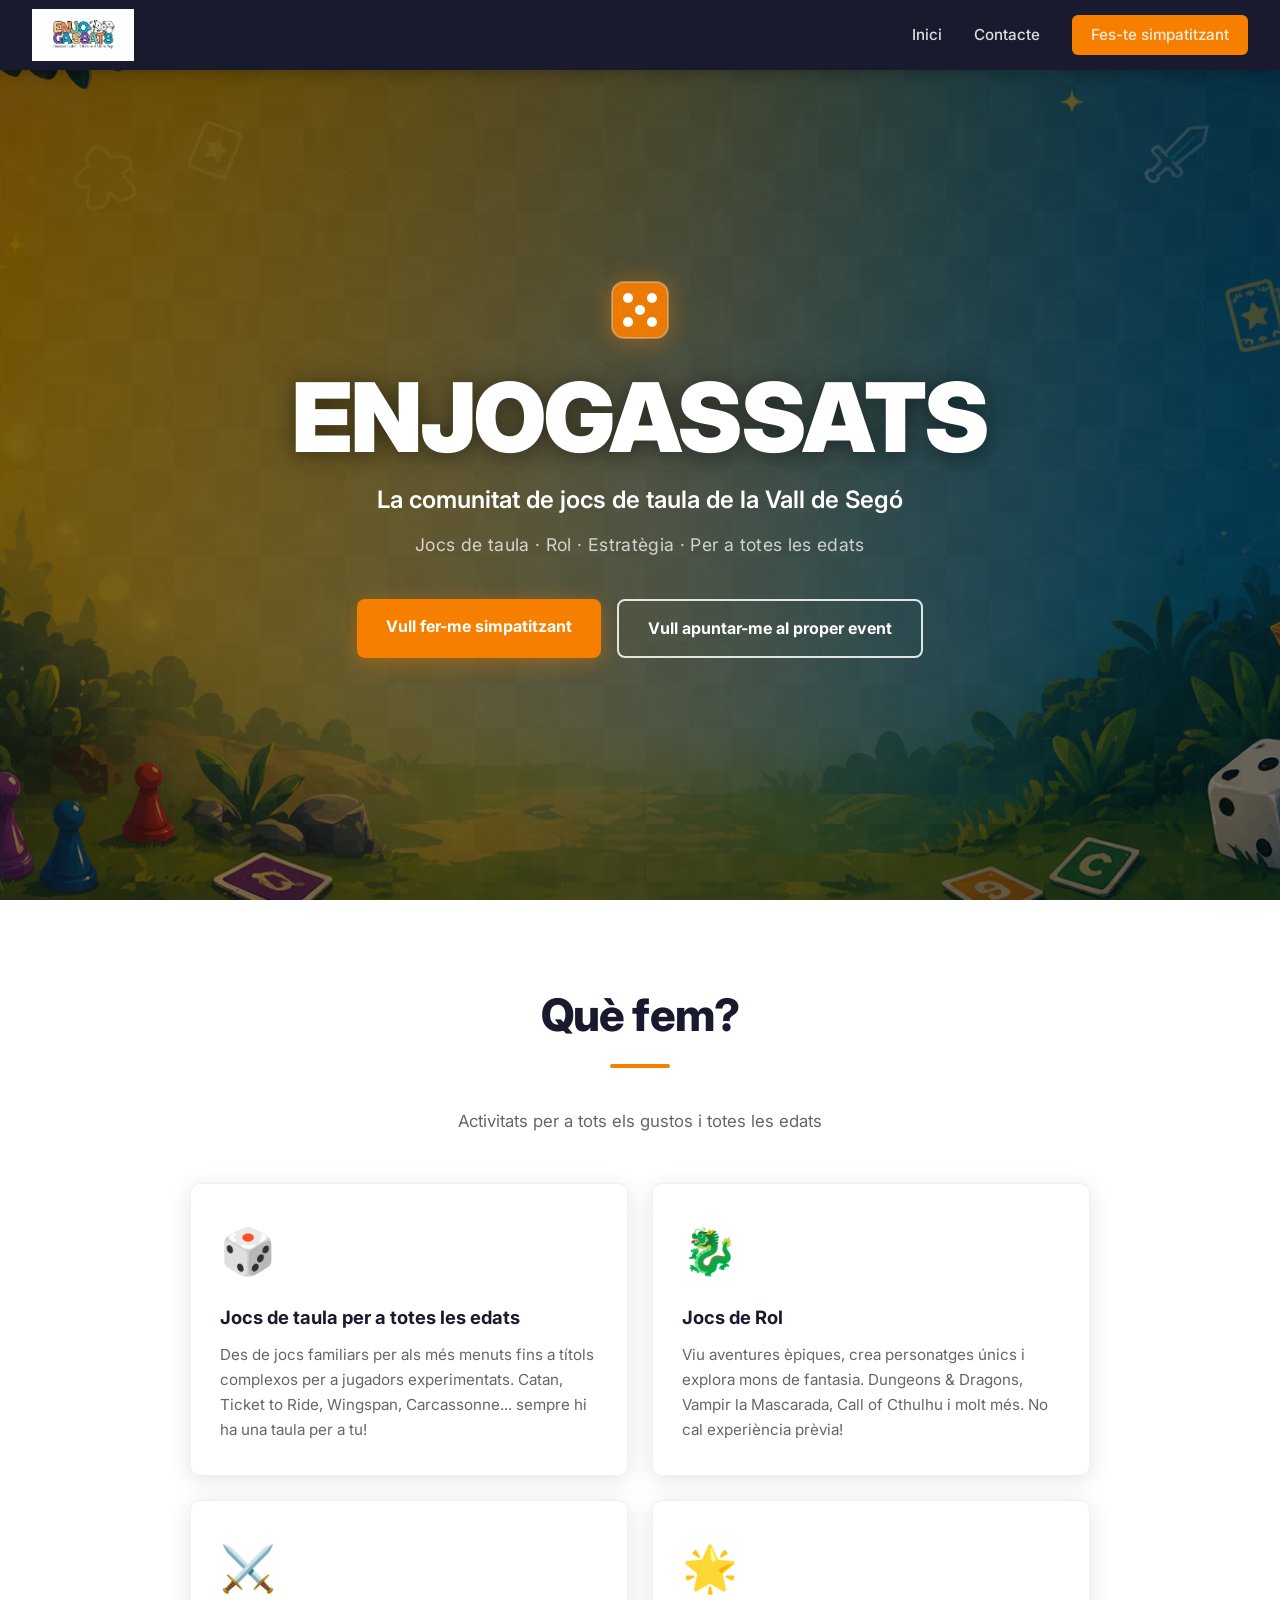
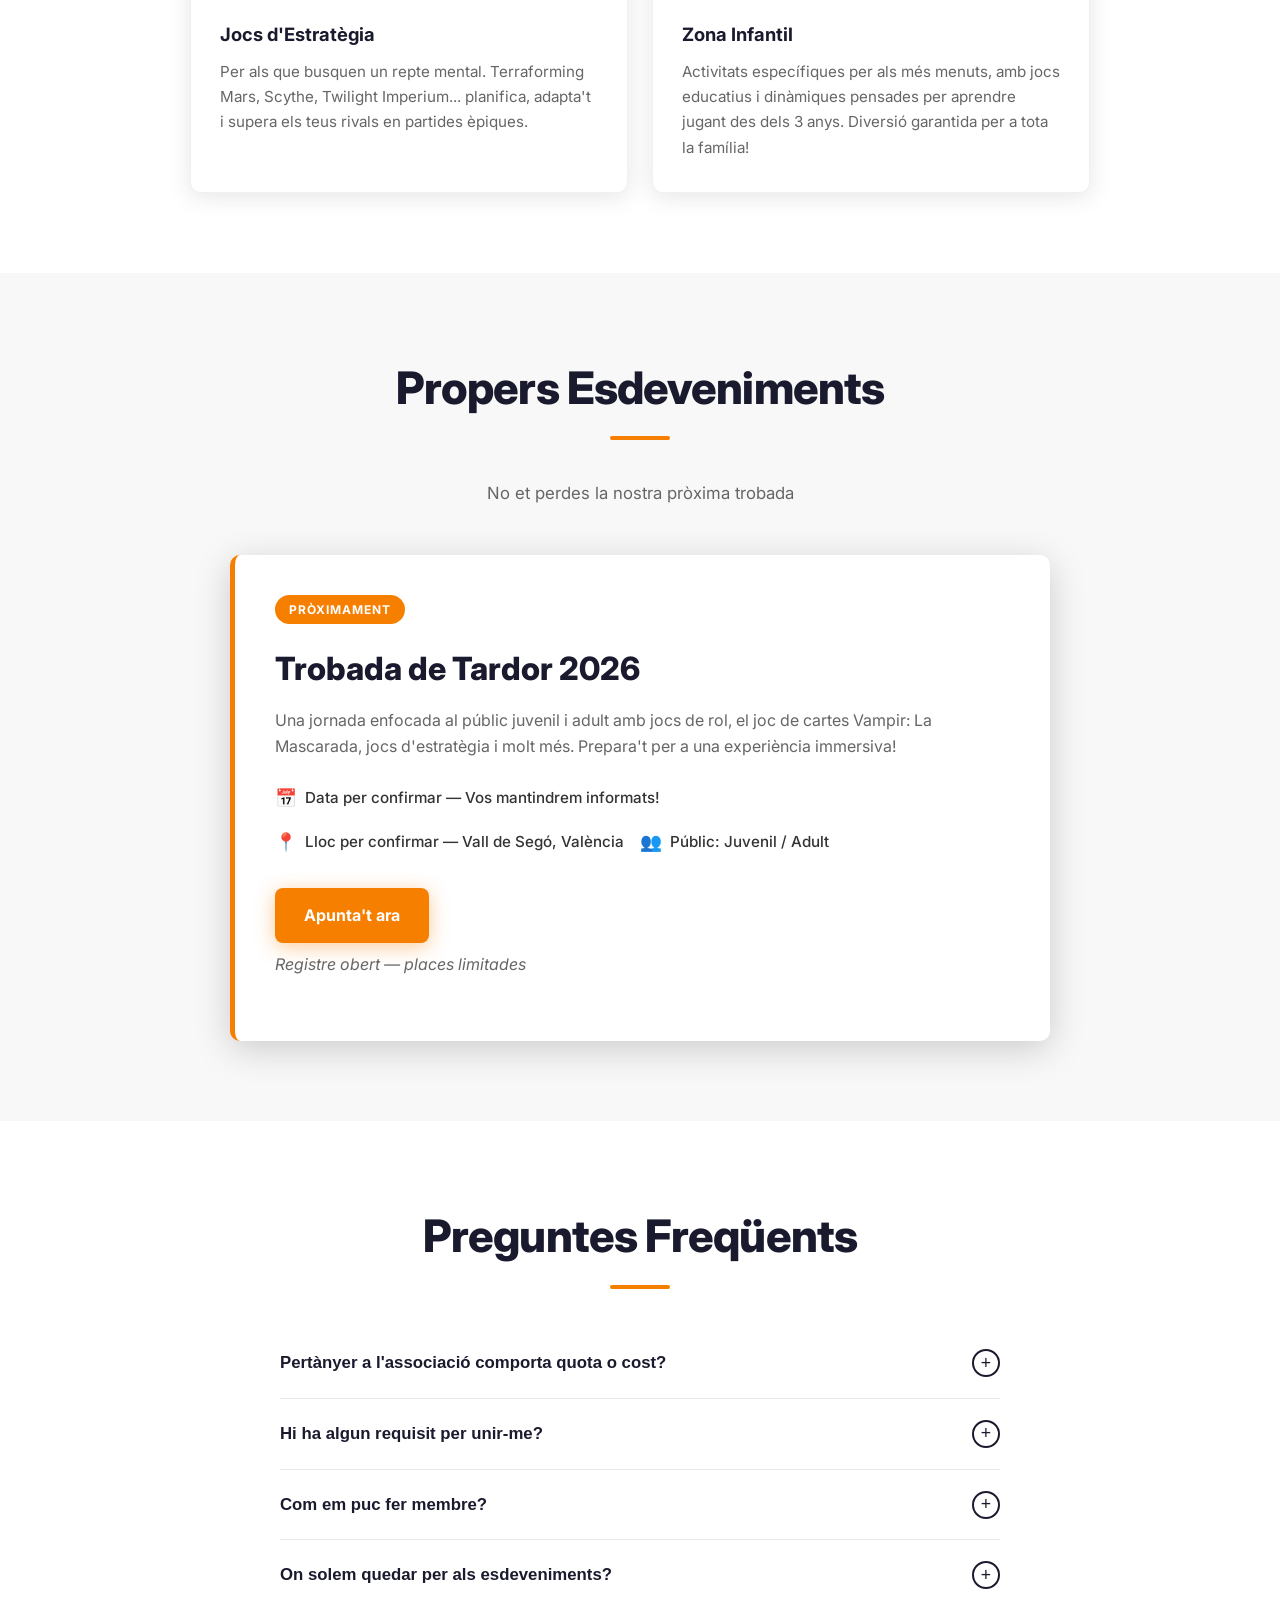
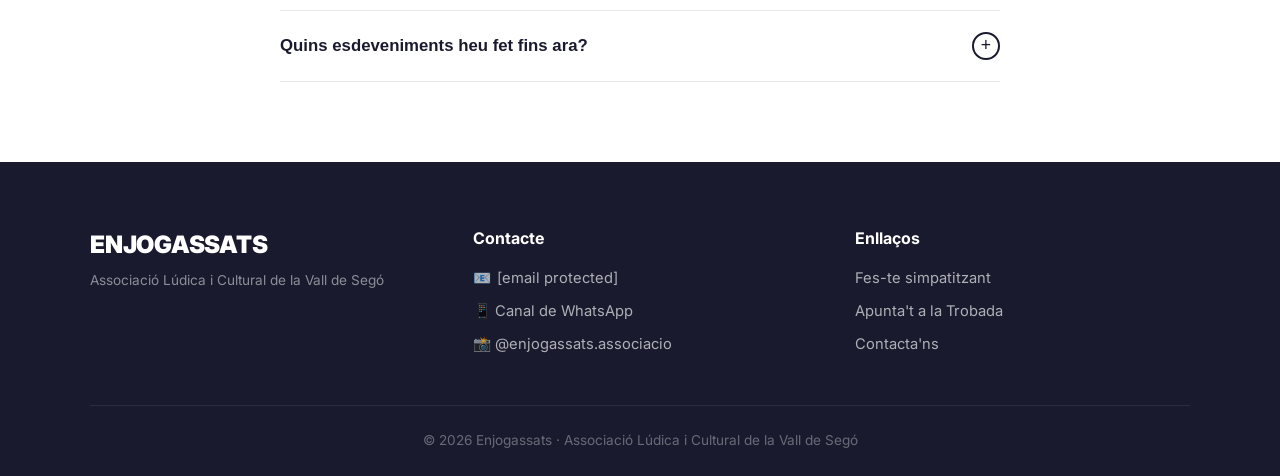
==== commit 4e6bc09e: "Update index.html" ====
--- a/index.html
+++ b/index.html
@@ -8,6 +8,7 @@
   <meta property="og:title" content="Enjogassats · Associació Lúdica i Cultural de la Vall de Segó" />
   <meta property="og:description" content="La comunitat de jocs de taula de la Vall de Segó. Uneix-te!" />
   <meta property="og:type" content="website" />
+  <link rel="icon" type="image/png" href="favicon.png" />
   <link rel="preconnect" href="https://fonts.googleapis.com" />
   <link rel="preconnect" href="https://fonts.gstatic.com" crossorigin />
   <link href="https://fonts.googleapis.com/css2?family=Inter:wght@400;500;600;700;800;900&display=swap" rel="stylesheet" />
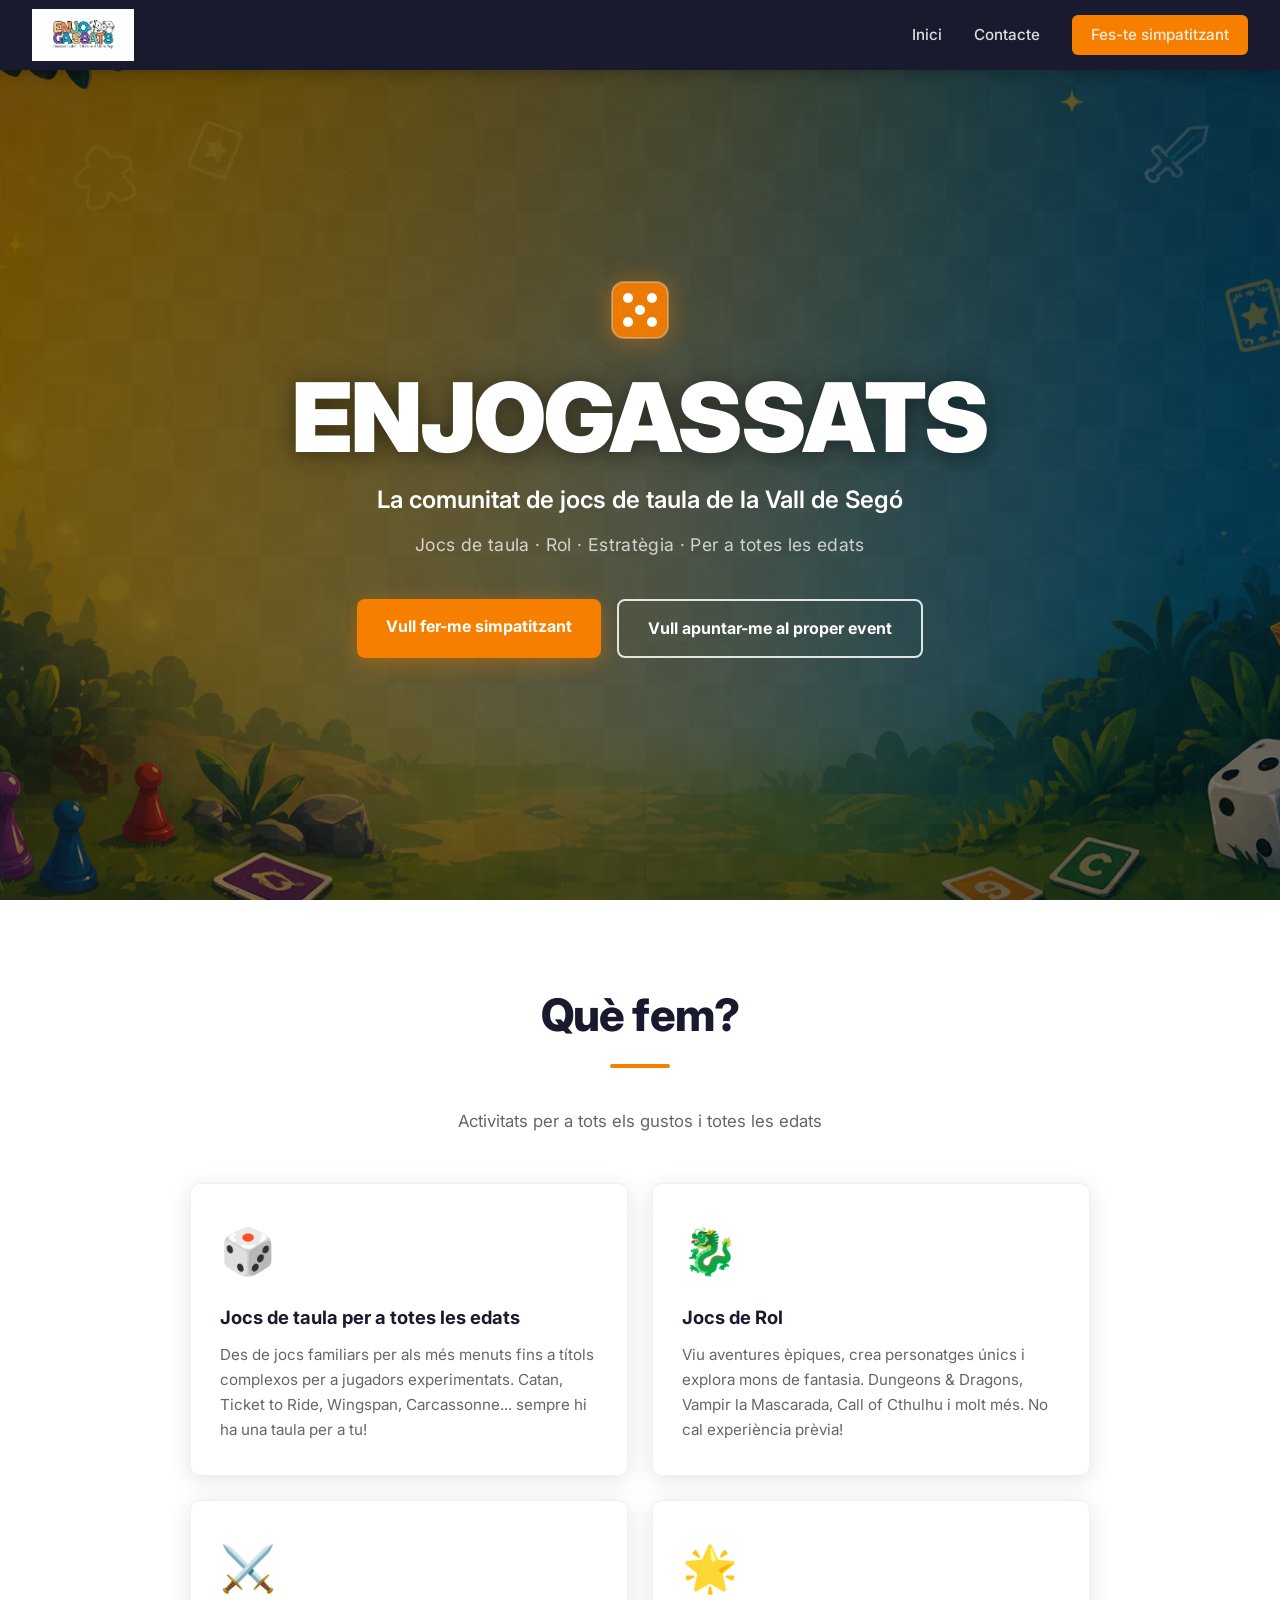
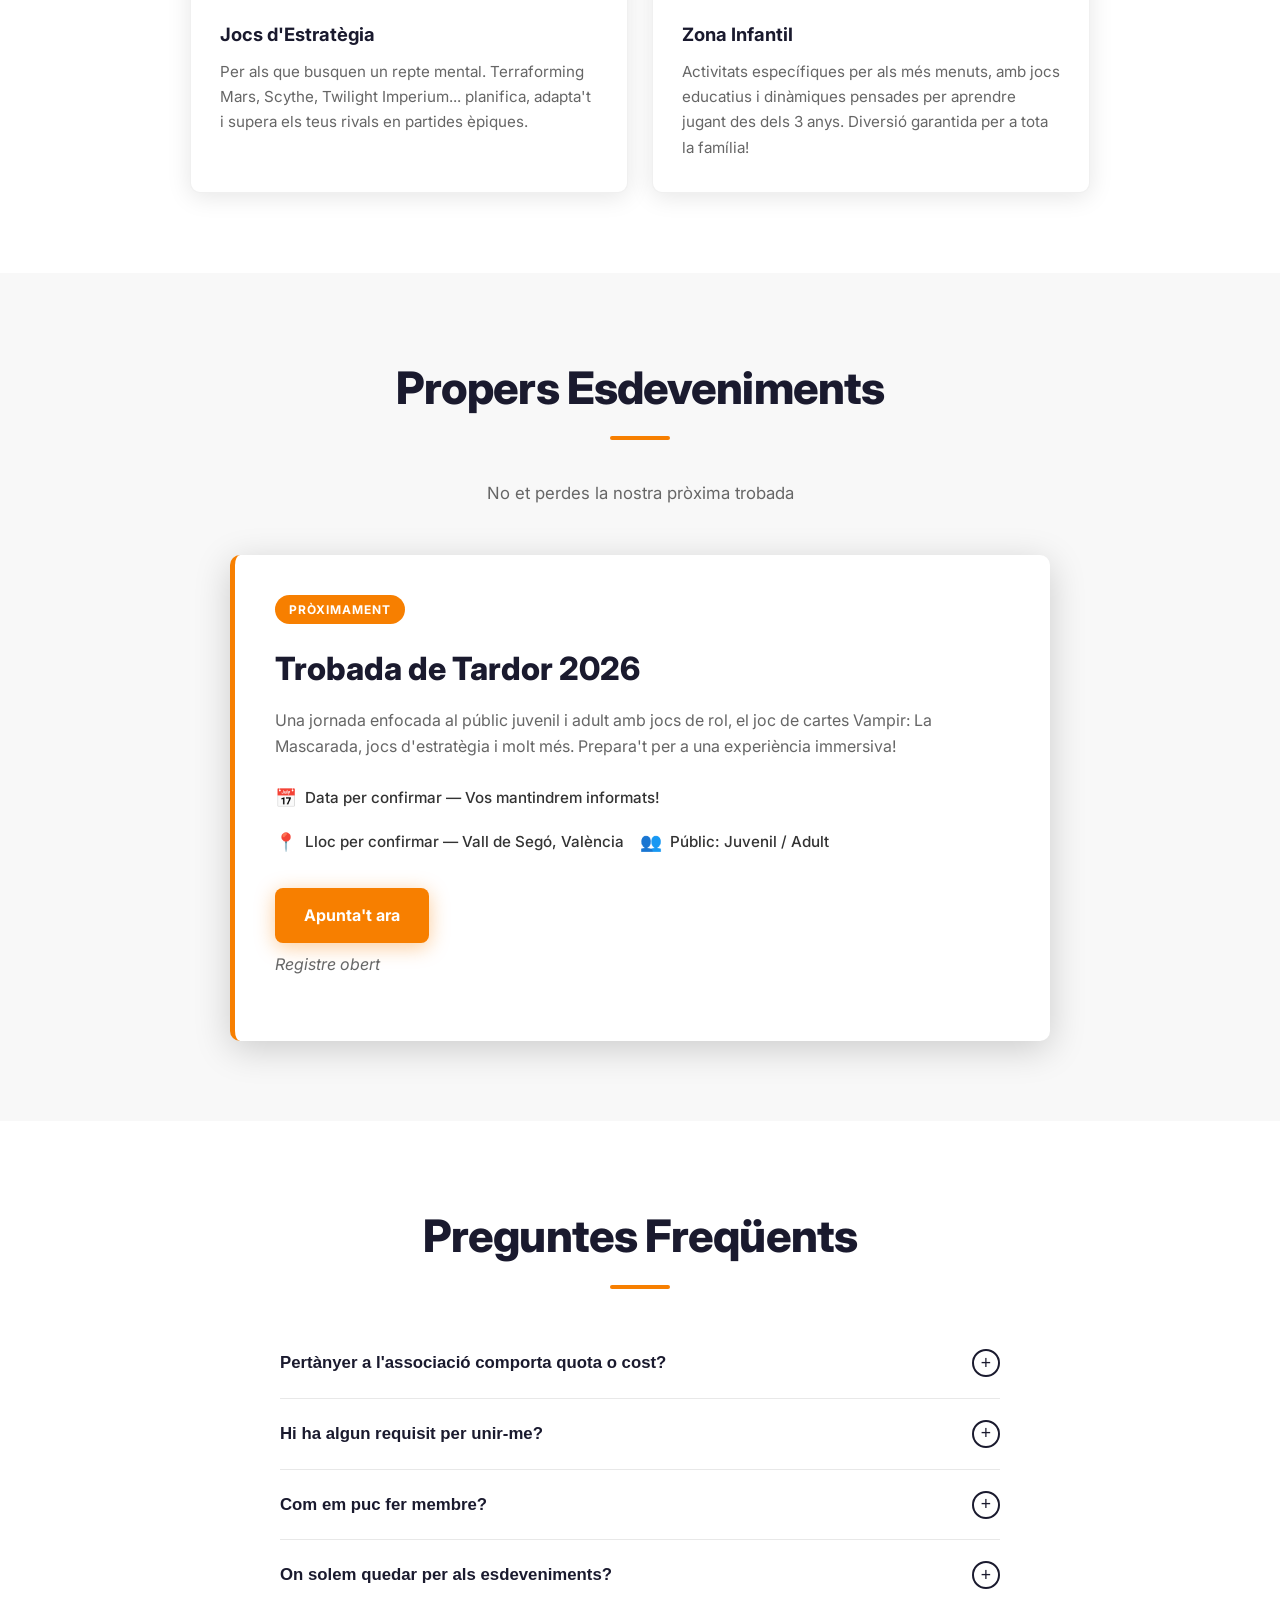
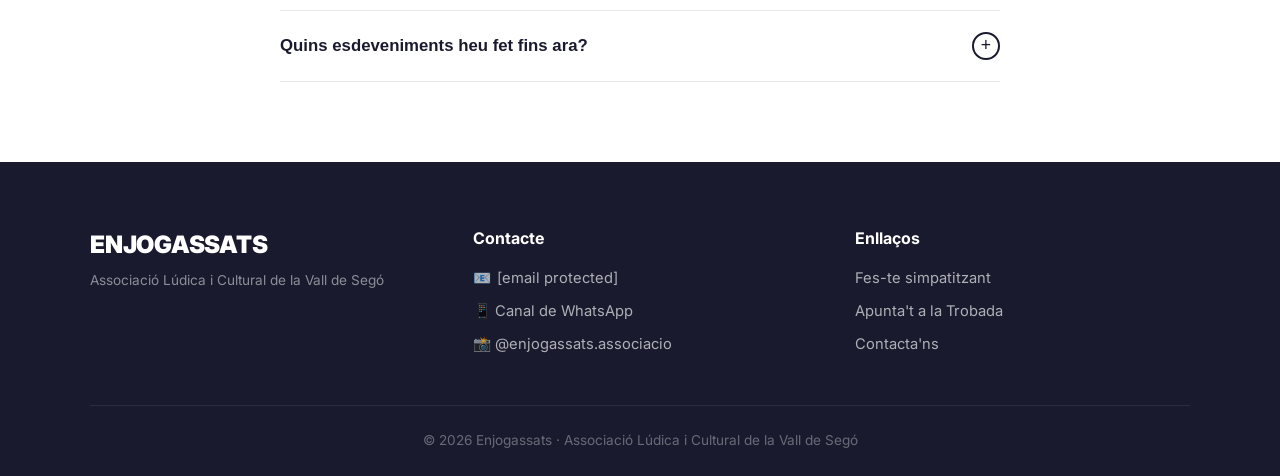
==== commit 27dcf3db: "Update index.html" ====
--- a/index.html
+++ b/index.html
@@ -367,7 +367,7 @@
            target="_blank" rel="noopener" class="btn-primary">
           Apunta't ara
         </a>
-        <p class="event-note">Registre obert — places limitades</p>
+        <p class="event-note">Registre obert</p>
       </div>
     </article>
   </section>
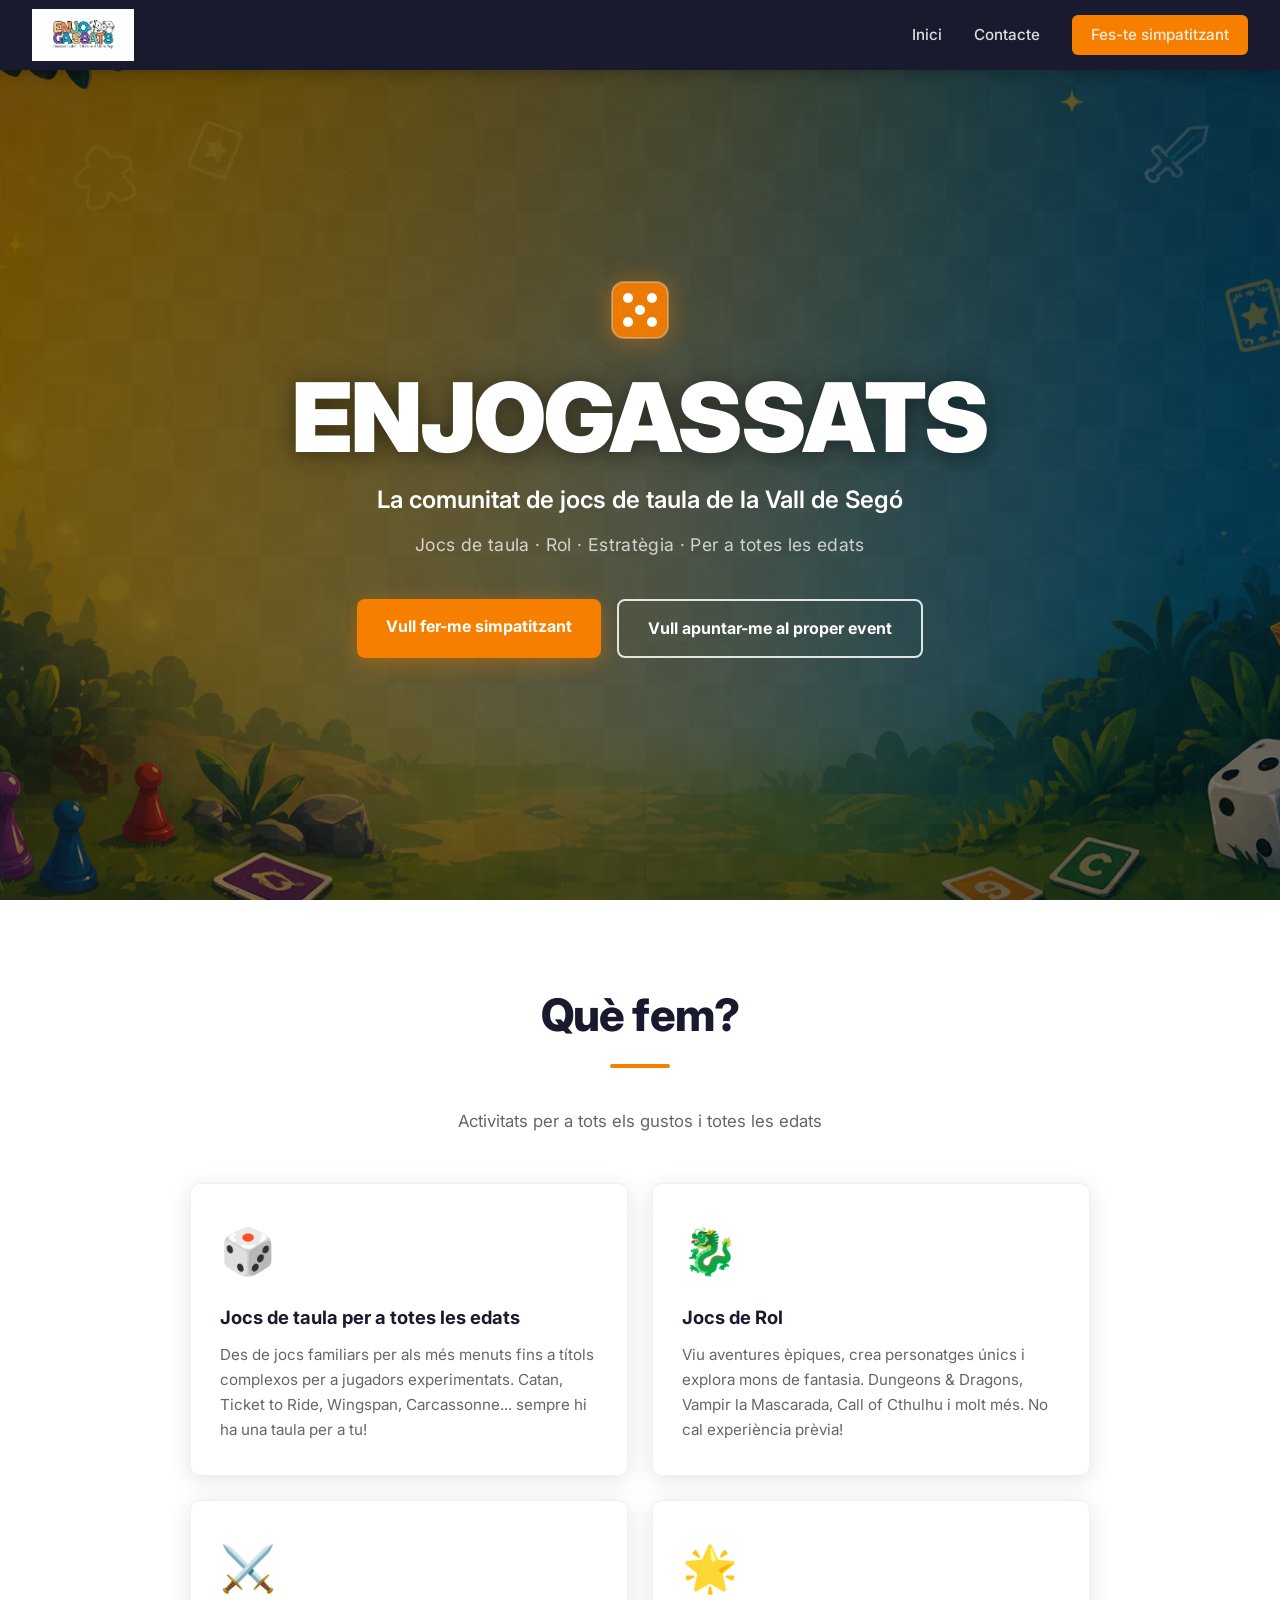
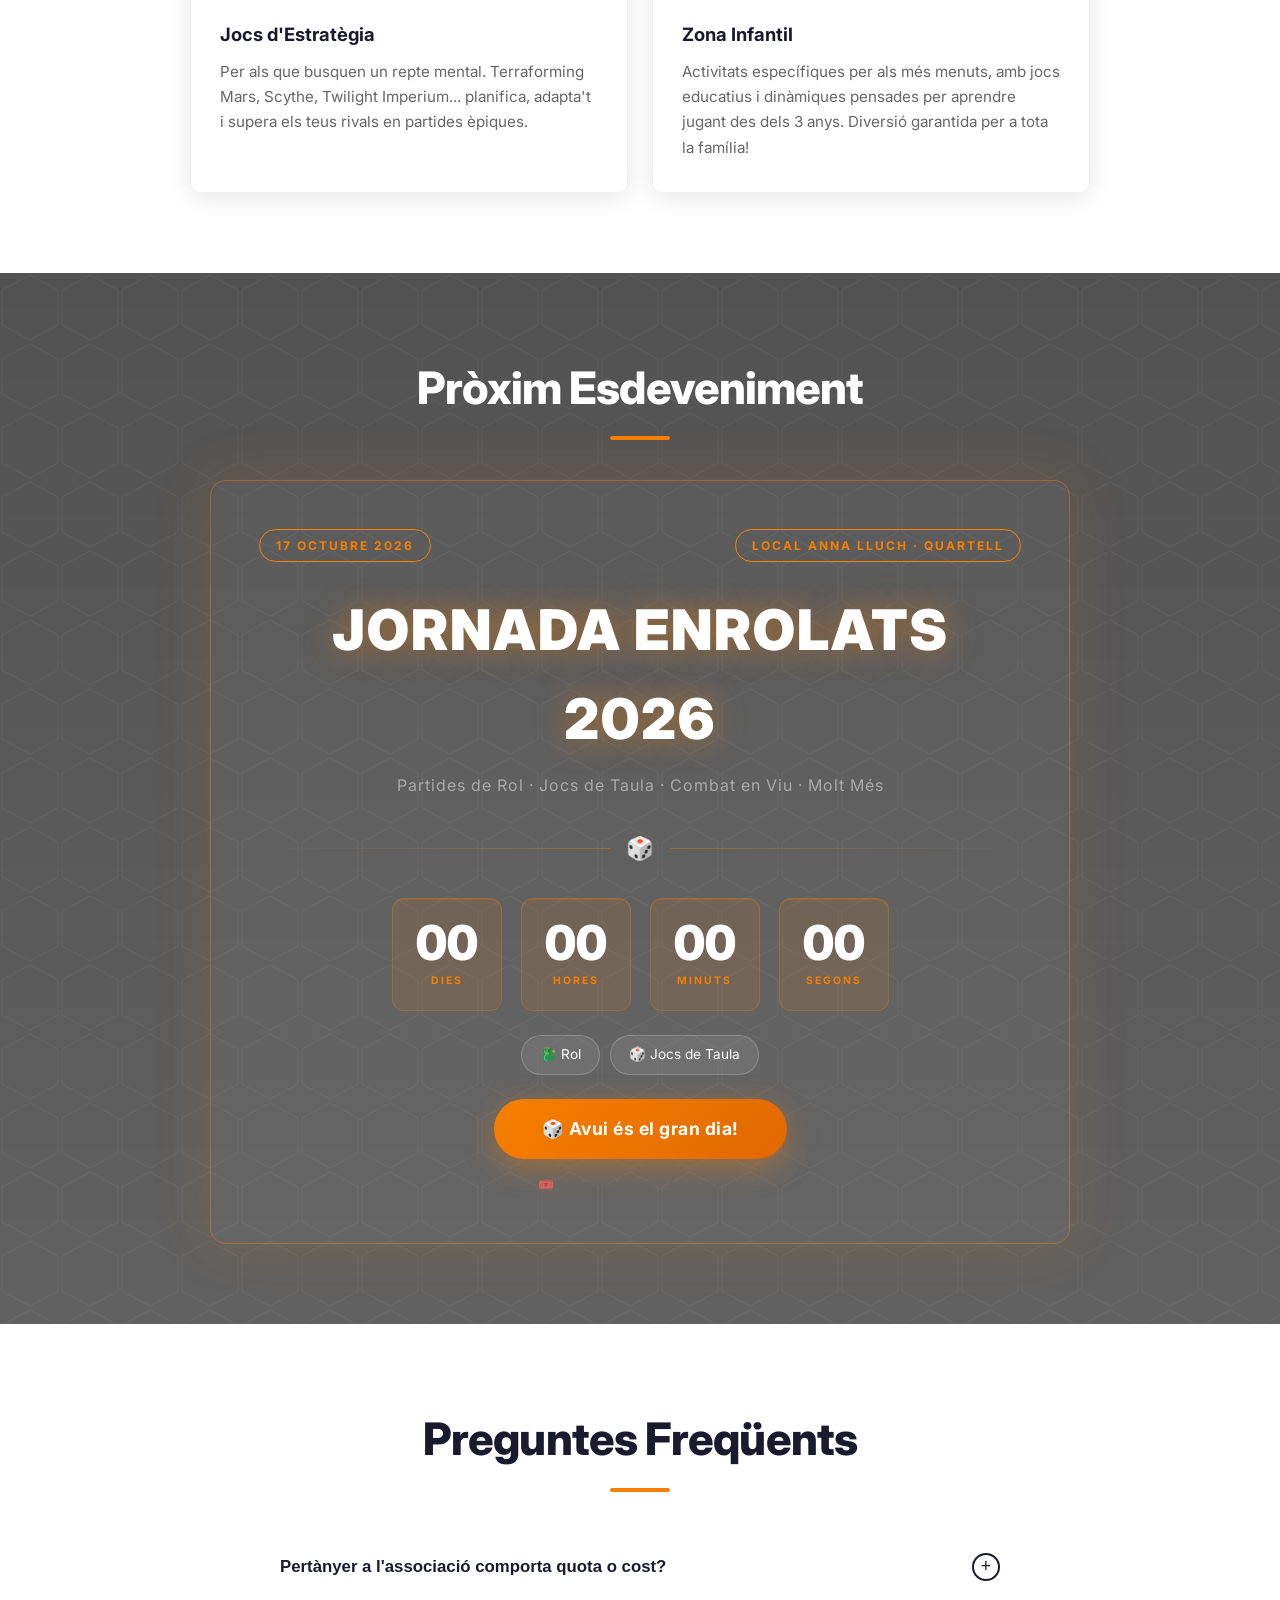
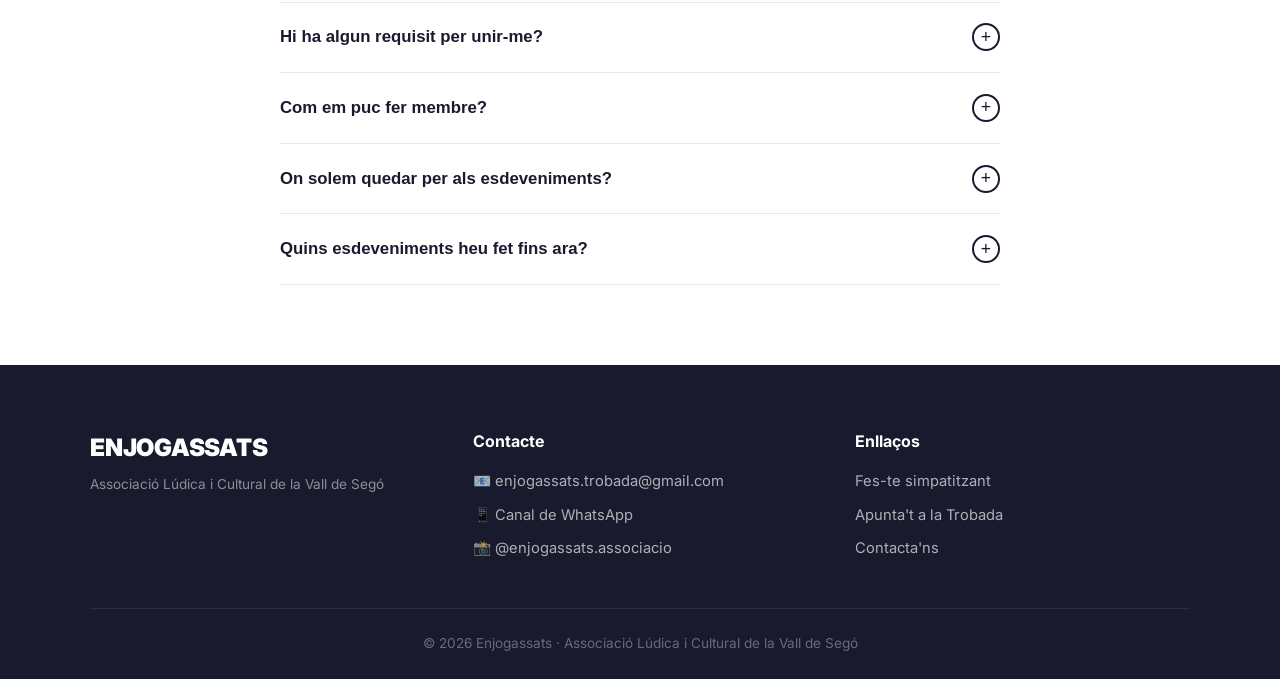
==== commit 3b039d3b: "Add files via upload" ====
--- a/index.html
+++ b/index.html
@@ -162,29 +162,142 @@
     .card h3 { font-size: 1.15rem; font-weight: 700; margin-bottom: 0.6rem; color: var(--dark); }
     .card p { color: var(--text-muted); font-size: 0.95rem; line-height: 1.65; }
 
-    /* ── EVENTS ── */
-    #esdeveniments { background: var(--gray-light); }
-    .event-card {
-      max-width: 820px; margin: 0 auto;
-      background: #fff; border-radius: var(--radius);
-      box-shadow: var(--shadow-hover);
-      border-left: 5px solid var(--orange);
-      padding: 2.5rem;
-      position: relative;
-    }
-    .event-badge {
-      display: inline-block; background: var(--orange); color: #fff;
-      font-size: 0.75rem; font-weight: 700; letter-spacing: 0.08em;
-      text-transform: uppercase; padding: 0.3rem 0.9rem;
-      border-radius: 99px; margin-bottom: 1.2rem;
-    }
-    .event-card h3 { font-size: clamp(1.5rem, 3vw, 2rem); font-weight: 800; color: var(--dark); margin-bottom: 0.8rem; }
-    .event-card p { color: var(--text-muted); font-size: 1rem; margin-bottom: 1.5rem; line-height: 1.65; }
-    .event-details { display: flex; flex-wrap: wrap; gap: 1rem; margin-bottom: 2rem; }
-    .event-detail { display: flex; align-items: center; gap: 0.5rem; font-size: 0.95rem; color: var(--text); font-weight: 500; }
-    .event-detail span { font-size: 1.1rem; }
-    .event-cta-area { display: flex; flex-direction: column; align-items: flex-start; gap: 0.5rem; }
-    .event-note { font-size: 0.85rem; color: var(--text-muted); font-style: italic; }
+    /* ── EVENTS (RPG redesign) ── */
+    #esdeveniments {
+      background: linear-gradient(rgba(0,0,0,0.68), rgba(0,0,0,0.62)),
+                  url('hero-enrolats.jpg') center / cover no-repeat;
+      padding: 80px 2rem;
+      position: relative; overflow: hidden;
+    }
+    #esdeveniments .section-title { color: #fff; }
+    #esdeveniments .section-divider { background: var(--orange); }
+
+    /* Hex grid texture */
+    #esdeveniments .evt-bg-pattern {
+      position: absolute; inset: 0; pointer-events: none; opacity: 0.05;
+    }
+
+    /* Main card */
+    .evt-card {
+      max-width: 860px; margin: 0 auto; position: relative; z-index: 2;
+      background: rgba(255,255,255,0.04);
+      border: 1px solid rgba(247,127,0,0.4);
+      border-radius: 16px;
+      box-shadow: 0 0 60px rgba(247,127,0,0.15);
+      padding: 48px;
+    }
+
+    /* Top row badges */
+    .evt-top-row {
+      display: flex; align-items: center; justify-content: space-between;
+      flex-wrap: wrap; gap: 0.75rem; margin-bottom: 0;
+    }
+    .evt-pill {
+      display: inline-block;
+      border: 1px solid #F77F00; color: #F77F00;
+      background: transparent;
+      font-size: 0.75rem; font-weight: 700;
+      letter-spacing: 2px; text-transform: uppercase;
+      padding: 0.35rem 1rem; border-radius: 99px;
+    }
+
+    /* Title */
+    .evt-title {
+      font-size: clamp(2rem, 5vw, 3.5rem);
+      font-weight: 900; color: #fff;
+      letter-spacing: 2px; text-align: center;
+      margin: 24px 0 8px;
+      text-shadow: 0 0 30px rgba(247,127,0,0.5);
+      text-transform: uppercase;
+    }
+
+    /* Tagline */
+    .evt-tagline {
+      text-align: center; color: #aaa;
+      font-size: 1rem; letter-spacing: 1px;
+    }
+
+    /* Divider with dice */
+    .evt-divider {
+      display: flex; align-items: center; gap: 0;
+      margin: 32px 0;
+    }
+    .evt-divider-line {
+      flex: 1; height: 1px;
+      background: linear-gradient(to var(--dir, right), transparent, rgba(247,127,0,0.4));
+    }
+    .evt-divider-line.right { --dir: left; }
+    .evt-divider-dice { font-size: 1.4rem; padding: 0 1rem; }
+
+    /* Countdown */
+    .evt-countdown {
+      display: flex; align-items: center; justify-content: center;
+      gap: 0; flex-wrap: wrap;
+    }
+    .evt-cd-box {
+      background: rgba(247,127,0,0.1);
+      border: 1px solid rgba(247,127,0,0.3);
+      border-radius: 12px;
+      width: 110px; padding: 20px 16px;
+      text-align: center;
+      box-shadow: inset 0 1px 0 rgba(247,127,0,0.2);
+    }
+    .evt-cd-num {
+      display: block; font-size: 3rem; font-weight: 900;
+      color: #fff; line-height: 1;
+      font-variant-numeric: tabular-nums;
+    }
+    .evt-cd-label {
+      display: block; font-size: 0.65rem; font-weight: 700;
+      color: #F77F00; letter-spacing: 2px; text-transform: uppercase;
+      margin-top: 6px;
+    }
+    .evt-cd-colon {
+      font-size: 2rem; color: #fff; opacity: 0.5;
+      padding: 0 6px; margin-bottom: 18px;
+      flex-shrink: 0;
+    }
+
+    /* Activity pills */
+    .evt-activities {
+      display: flex; justify-content: center;
+      flex-wrap: wrap; gap: 0.6rem; margin: 24px 0;
+    }
+    .evt-act-pill {
+      background: rgba(255,255,255,0.08);
+      color: #fff; border: 1px solid rgba(255,255,255,0.2);
+      padding: 8px 18px; border-radius: 20px; font-size: 0.85rem;
+    }
+
+    /* CTA */
+    .evt-cta-wrap { text-align: center; }
+    .evt-cta {
+      display: inline-block;
+      background: linear-gradient(135deg, #F77F00, #e06800);
+      color: #fff; text-decoration: none;
+      padding: 16px 48px; border-radius: 30px;
+      font-size: 1.1rem; font-weight: 700; letter-spacing: 0.5px;
+      box-shadow: 0 8px 30px rgba(247,127,0,0.4);
+      transition: transform 0.3s ease, box-shadow 0.3s ease;
+    }
+    .evt-cta:hover { transform: translateY(-2px); box-shadow: 0 12px 40px rgba(247,127,0,0.6); }
+
+    .evt-bottom-note {
+      text-align: center; color: #666; font-size: 0.8rem; margin-top: 16px;
+    }
+
+    /* Responsive */
+    @media (max-width: 768px) {
+      .evt-card { padding: 32px; }
+      .evt-top-row { justify-content: center; }
+    }
+    @media (max-width: 480px) {
+      .evt-card { padding: 24px 18px; }
+      .evt-cd-box { width: 70px; padding: 14px 10px; }
+      .evt-cd-num { font-size: 2rem; }
+      .evt-cd-colon { display: none; }
+      .evt-cta { display: block; padding: 16px 24px; }
+    }
 
     /* ── FAQ ── */
     #faq { background: #fff; }
@@ -345,30 +458,76 @@
     </div>
   </section>
 
-  <!-- ══ PROPERS ESDEVENIMENTS ══ -->
+  <!-- ══ PRÒXIM ESDEVENIMENT ══ -->
   <section id="esdeveniments" aria-labelledby="title-events">
-    <h2 class="section-title" id="title-events">Propers Esdeveniments</h2>
+
+    <!-- Hex texture background -->
+    <svg class="evt-bg-pattern" xmlns="http://www.w3.org/2000/svg" width="100%" height="100%" aria-hidden="true">
+      <defs>
+        <pattern id="evtHex" x="0" y="0" width="60" height="69" patternUnits="userSpaceOnUse">
+          <polygon points="30,2 58,17 58,52 30,67 2,52 2,17" fill="none" stroke="white" stroke-width="1"/>
+        </pattern>
+      </defs>
+      <rect width="100%" height="100%" fill="url(#evtHex)"/>
+    </svg>
+
+    <h2 class="section-title" id="title-events">Pròxim Esdeveniment</h2>
     <div class="section-divider" aria-hidden="true"></div>
-    <p class="section-subtitle">No et perdes la nostra pròxima trobada</p>
-
-    <article class="event-card">
-      <div class="event-badge">PRÒXIMAMENT</div>
-      <h3>Trobada de Tardor 2026</h3>
-      <p>Una jornada enfocada al públic juvenil i adult amb jocs de rol, el joc de cartes Vampir: La Mascarada, jocs d'estratègia i molt més. Prepara't per a una experiència immersiva!</p>
-
-      <div class="event-details">
-        <div class="event-detail"><span aria-hidden="true">📅</span> Data per confirmar — Vos mantindrem informats!</div>
-        <div class="event-detail"><span aria-hidden="true">📍</span> Lloc per confirmar — Vall de Segó, València</div>
-        <div class="event-detail"><span aria-hidden="true">👥</span> Públic: Juvenil / Adult</div>
-      </div>
-
-      <div class="event-cta-area">
-        <a href="https://docs.google.com/forms/d/e/1FAIpQLSf-xc8xNEiIwYEJmhr-rDFASIAAsAKNygUG7u6BZJ6hNOY6ng/viewform?usp=publish-editor"
-           target="_blank" rel="noopener" class="btn-primary">
-          Apunta't ara
-        </a>
-        <p class="event-note">Registre obert</p>
-      </div>
+
+    <article class="evt-card">
+
+      <!-- Top row -->
+      <div class="evt-top-row">
+        <span class="evt-pill">17 Octubre 2026</span>
+        <span class="evt-pill">Local Anna Lluch · Quartell</span>
+      </div>
+
+      <!-- Title -->
+      <h3 class="evt-title">Jornada Enrolats 2026</h3>
+      <p class="evt-tagline">Partides de Rol · Jocs de Taula · Combat en Viu · Molt Més</p>
+
+      <!-- Divider -->
+      <div class="evt-divider" aria-hidden="true">
+        <div class="evt-divider-line"></div>
+        <span class="evt-divider-dice">🎲</span>
+        <div class="evt-divider-line right"></div>
+      </div>
+
+      <!-- Countdown -->
+      <div class="evt-countdown" aria-label="Compte enrere per a l'esdeveniment">
+        <div class="evt-cd-box">
+          <span class="evt-cd-num" id="cd-days">--</span>
+          <span class="evt-cd-label">Dies</span>
+        </div>
+        <span class="evt-cd-colon cd-colon" aria-hidden="true">:</span>
+        <div class="evt-cd-box">
+          <span class="evt-cd-num" id="cd-hours">--</span>
+          <span class="evt-cd-label">Hores</span>
+        </div>
+        <span class="evt-cd-colon cd-colon" aria-hidden="true">:</span>
+        <div class="evt-cd-box">
+          <span class="evt-cd-num" id="cd-mins">--</span>
+          <span class="evt-cd-label">Minuts</span>
+        </div>
+        <span class="evt-cd-colon cd-colon" aria-hidden="true">:</span>
+        <div class="evt-cd-box">
+          <span class="evt-cd-num" id="cd-secs">--</span>
+          <span class="evt-cd-label">Segons</span>
+        </div>
+      </div>
+
+      <!-- Activity pills -->
+      <div class="evt-activities" aria-label="Activitats de la jornada">
+        <span class="evt-act-pill">🐉 Rol</span>
+        <span class="evt-act-pill">🎲 Jocs de Taula</span>
+      </div>
+
+      <!-- CTA -->
+      <div class="evt-cta-wrap">
+        <a href="enrolats2026.html" class="evt-cta">Descobreix la Jornada Enrolats →</a>
+        <p class="evt-bottom-note">🎟️ Entrada gratuïta · Apunta't ara</p>
+      </div>
+
     </article>
   </section>
 
@@ -445,7 +604,7 @@
       <div class="footer-col">
         <h4>Contacte</h4>
         <ul>
-          <li><a href="/cdn-cgi/l/email-protection#8ce9e2e6e3ebedffffedf8ffa2f8fee3eeede8edccebe1ede5e0a2efe3e1">📧 <span class="__cf_email__" data-cfemail="40252e2a2f272133332134336e34322f2221242100272d21292c6e232f2d">[email&#160;protected]</span></a></li>
+          <li><a href="mailto:enjogassats.trobada@gmail.com">📧 enjogassats.trobada@gmail.com</a></li>
           <li><a href="#whatsapp">📱 Canal de WhatsApp</a></li>
           <li><a href="https://instagram.com/enjogassats.associacio" target="_blank" rel="noopener">📸 @enjogassats.associacio</a></li>
         </ul>
@@ -468,7 +627,7 @@
   </footer>
 
   <!-- ══ JS ══ -->
-  <script data-cfasync="false" src="/cdn-cgi/scripts/5c5dd728/cloudflare-static/email-decode.min.js"></script><script>
+  <script>
     // Mobile menu toggle
     function toggleMenu(btn) {
       const menu = document.querySelector('.mobile-menu');
@@ -495,6 +654,42 @@
       }
     });
 
+    // Countdown to Jornada Enrolats 2026
+    (function() {
+      var target = new Date("2026-10-17T09:00:00+02:00");
+      function pad(n) { return String(n).padStart(2, '0'); }
+      function update() {
+        var now  = new Date();
+        var diff = target - now;
+        if (diff <= 0) {
+          document.getElementById('cd-days').textContent  = '00';
+          document.getElementById('cd-hours').textContent = '00';
+          document.getElementById('cd-mins').textContent  = '00';
+          document.getElementById('cd-secs').textContent  = '00';
+          var cta = document.querySelector('.evt-cta');
+          if (cta) cta.textContent = '🎲 Avui és el gran dia!';
+          return;
+        }
+        var days  = Math.floor(diff / 86400000);
+        var hours = Math.floor((diff % 86400000) / 3600000);
+        var mins  = Math.floor((diff % 3600000)  / 60000);
+        var secs  = Math.floor((diff % 60000)    / 1000);
+        document.getElementById('cd-days').textContent  = days;
+        document.getElementById('cd-hours').textContent = pad(hours);
+        document.getElementById('cd-mins').textContent  = pad(mins);
+        document.getElementById('cd-secs').textContent  = pad(secs);
+      }
+      update();
+      setInterval(update, 1000);
+      // Blink colons
+      var colons = document.querySelectorAll('.cd-colon');
+      setInterval(function() {
+        colons.forEach(function(c) {
+          c.style.opacity = c.style.opacity === '0' ? '0.5' : '0';
+        });
+      }, 1000);
+    })();
+
     // Add nav scroll effect
     window.addEventListener('scroll', function() {
       const nav = document.querySelector('nav');
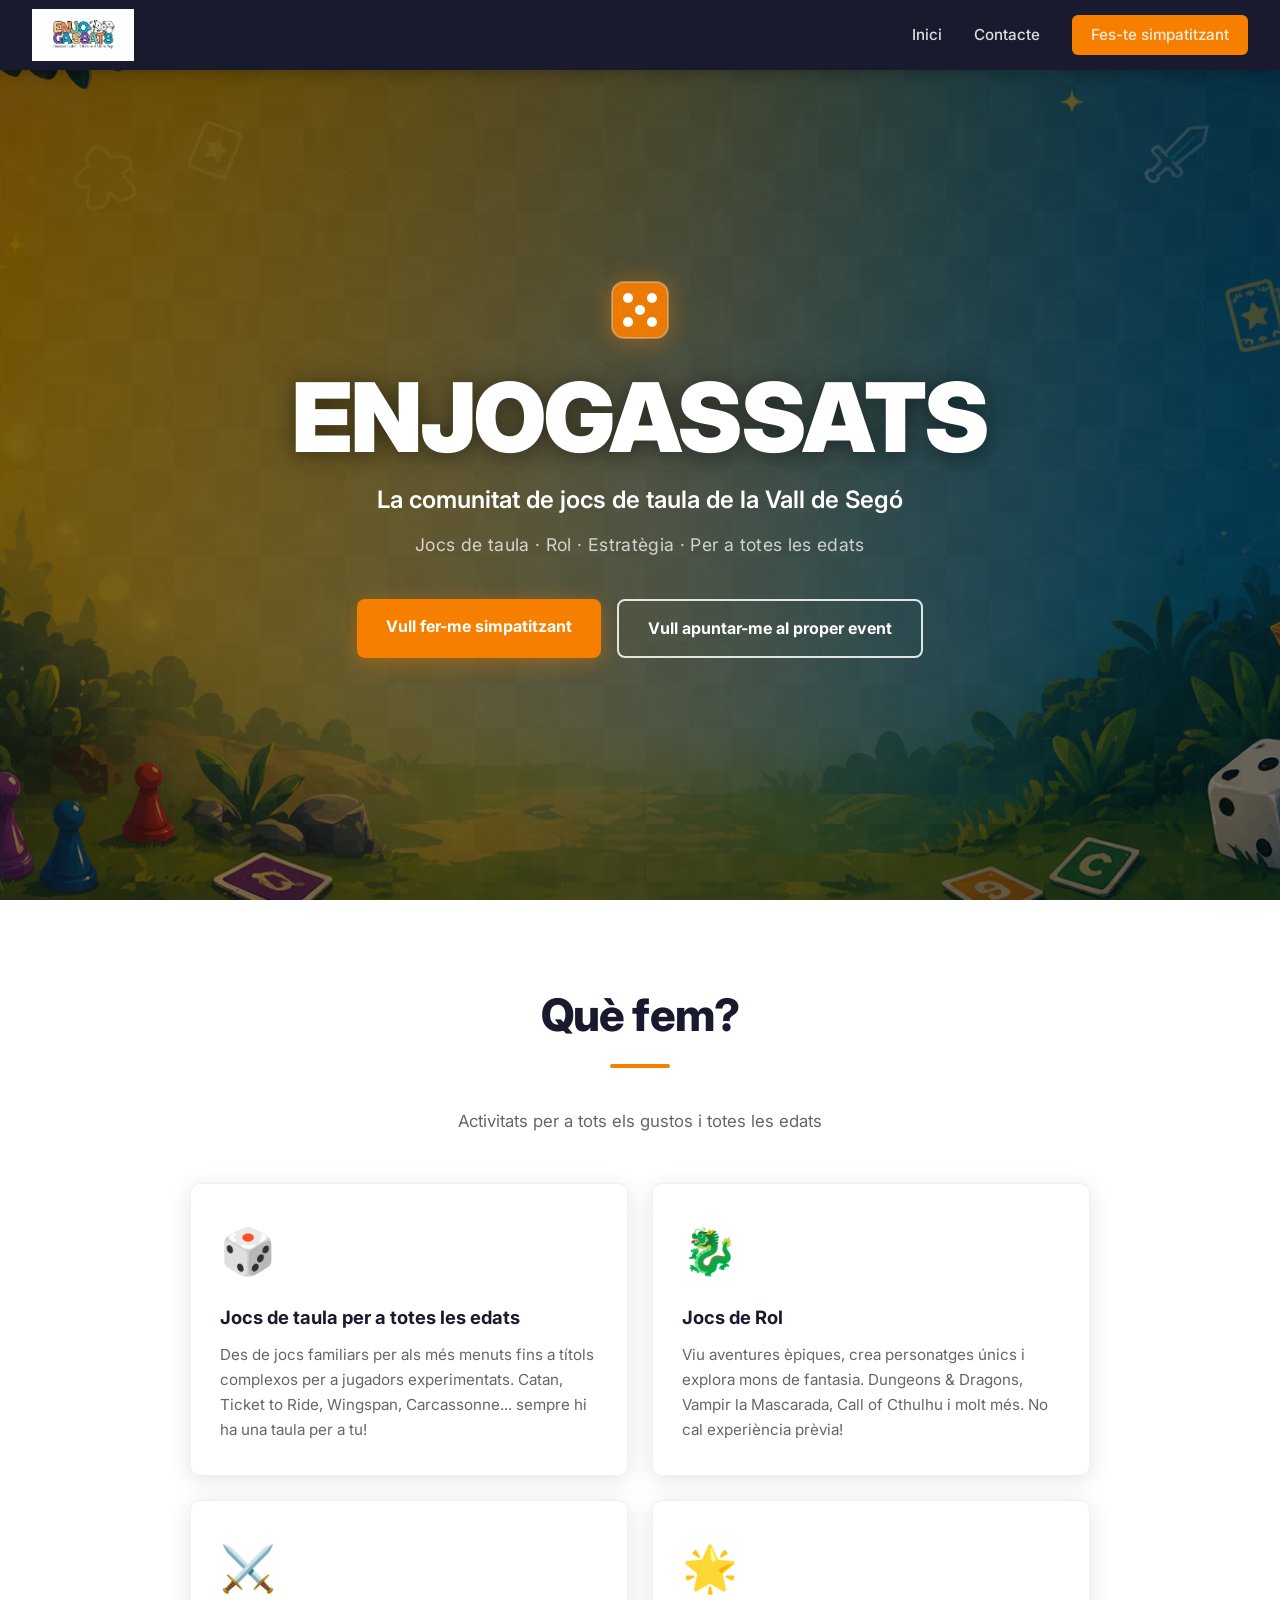
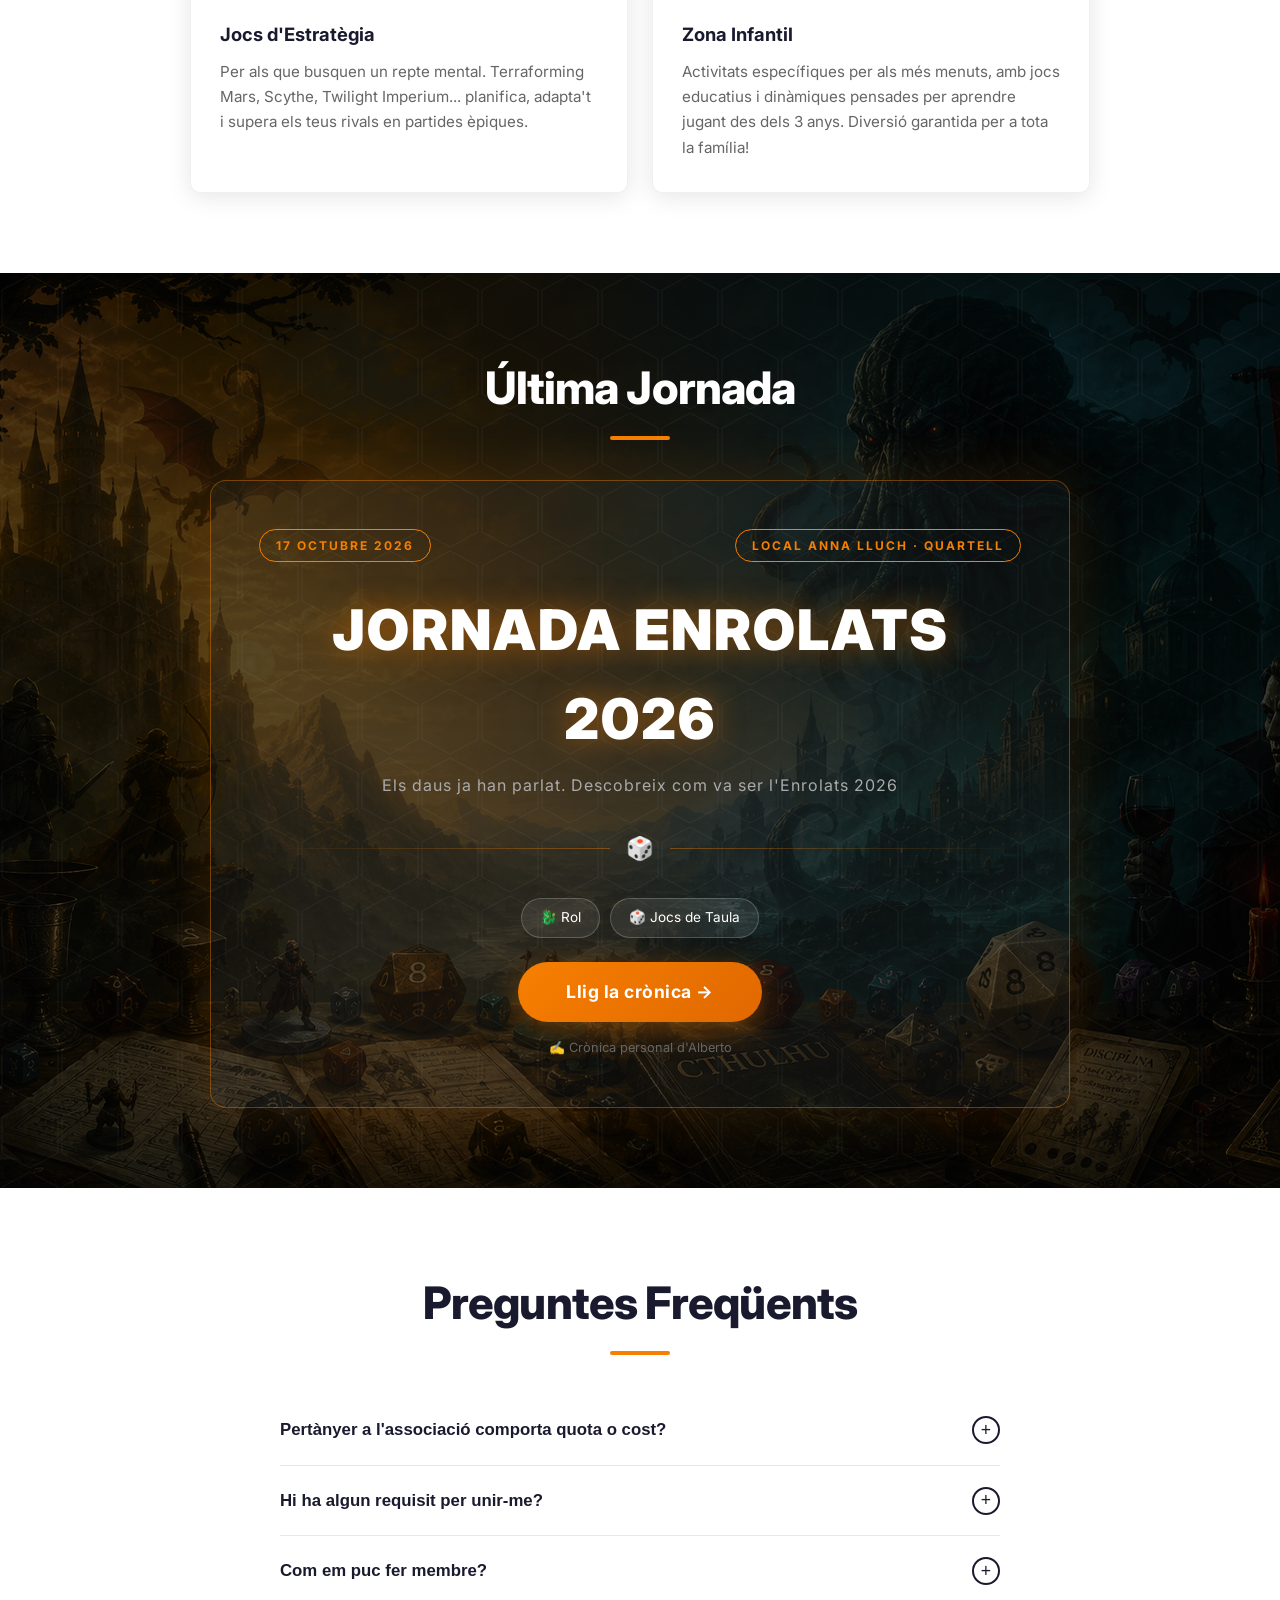
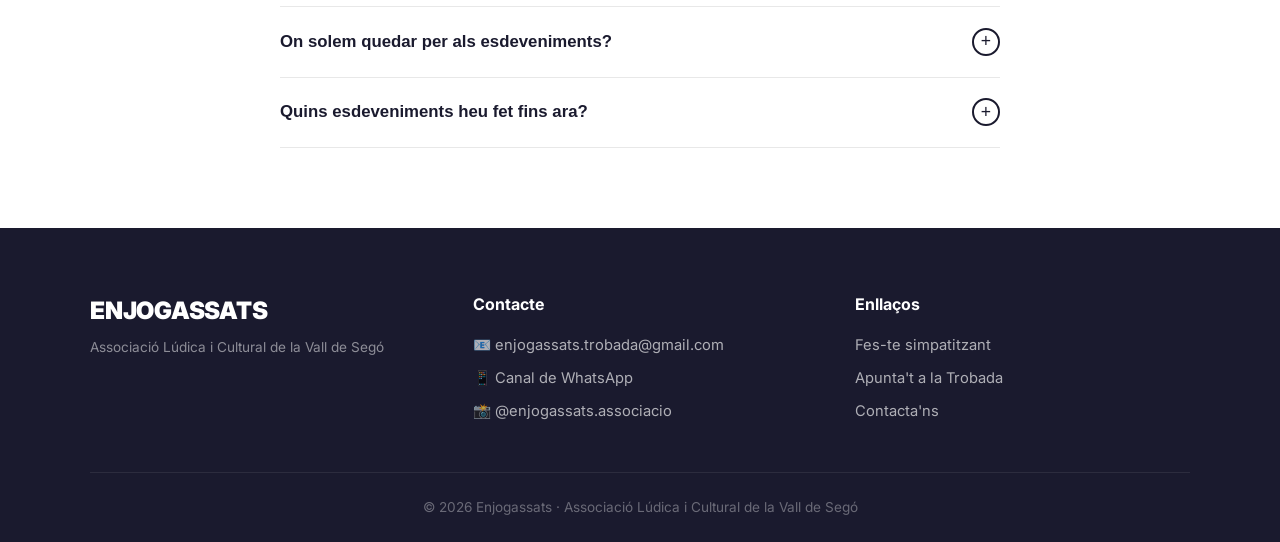
==== commit d0a43067: "Home: sustituir el contador de Enrolats 2026 por el banner de la crònica Elimina el HTML, el CSS y e" ====
--- a/index.html
+++ b/index.html
@@ -229,35 +229,6 @@
     .evt-divider-line.right { --dir: left; }
     .evt-divider-dice { font-size: 1.4rem; padding: 0 1rem; }
 
-    /* Countdown */
-    .evt-countdown {
-      display: flex; align-items: center; justify-content: center;
-      gap: 0; flex-wrap: wrap;
-    }
-    .evt-cd-box {
-      background: rgba(247,127,0,0.1);
-      border: 1px solid rgba(247,127,0,0.3);
-      border-radius: 12px;
-      width: 110px; padding: 20px 16px;
-      text-align: center;
-      box-shadow: inset 0 1px 0 rgba(247,127,0,0.2);
-    }
-    .evt-cd-num {
-      display: block; font-size: 3rem; font-weight: 900;
-      color: #fff; line-height: 1;
-      font-variant-numeric: tabular-nums;
-    }
-    .evt-cd-label {
-      display: block; font-size: 0.65rem; font-weight: 700;
-      color: #F77F00; letter-spacing: 2px; text-transform: uppercase;
-      margin-top: 6px;
-    }
-    .evt-cd-colon {
-      font-size: 2rem; color: #fff; opacity: 0.5;
-      padding: 0 6px; margin-bottom: 18px;
-      flex-shrink: 0;
-    }
-
     /* Activity pills */
     .evt-activities {
       display: flex; justify-content: center;
@@ -293,9 +264,6 @@
     }
     @media (max-width: 480px) {
       .evt-card { padding: 24px 18px; }
-      .evt-cd-box { width: 70px; padding: 14px 10px; }
-      .evt-cd-num { font-size: 2rem; }
-      .evt-cd-colon { display: none; }
       .evt-cta { display: block; padding: 16px 24px; }
     }
 
@@ -326,6 +294,7 @@
       padding: 0;
     }
     .faq-item.open .faq-answer { max-height: 300px; padding-bottom: 1.3rem; }
+    .faq-answer a { color: var(--orange); font-weight: 600; }
 
     /* ── FOOTER ── */
     footer { background: var(--dark); color: rgba(255,255,255,0.75); padding: 4rem 2rem 0; }
@@ -458,7 +427,7 @@
     </div>
   </section>
 
-  <!-- ══ PRÒXIM ESDEVENIMENT ══ -->
+  <!-- ══ ÚLTIMA JORNADA ══ -->
   <section id="esdeveniments" aria-labelledby="title-events">
 
     <!-- Hex texture background -->
@@ -471,7 +440,7 @@
       <rect width="100%" height="100%" fill="url(#evtHex)"/>
     </svg>
 
-    <h2 class="section-title" id="title-events">Pròxim Esdeveniment</h2>
+    <h2 class="section-title" id="title-events">Última Jornada</h2>
     <div class="section-divider" aria-hidden="true"></div>
 
     <article class="evt-card">
@@ -484,7 +453,7 @@
 
       <!-- Title -->
       <h3 class="evt-title">Jornada Enrolats 2026</h3>
-      <p class="evt-tagline">Partides de Rol · Jocs de Taula · Combat en Viu · Molt Més</p>
+      <p class="evt-tagline">Els daus ja han parlat. Descobreix com va ser l'Enrolats 2026</p>
 
       <!-- Divider -->
       <div class="evt-divider" aria-hidden="true">
@@ -493,29 +462,6 @@
         <div class="evt-divider-line right"></div>
       </div>
 
-      <!-- Countdown -->
-      <div class="evt-countdown" aria-label="Compte enrere per a l'esdeveniment">
-        <div class="evt-cd-box">
-          <span class="evt-cd-num" id="cd-days">--</span>
-          <span class="evt-cd-label">Dies</span>
-        </div>
-        <span class="evt-cd-colon cd-colon" aria-hidden="true">:</span>
-        <div class="evt-cd-box">
-          <span class="evt-cd-num" id="cd-hours">--</span>
-          <span class="evt-cd-label">Hores</span>
-        </div>
-        <span class="evt-cd-colon cd-colon" aria-hidden="true">:</span>
-        <div class="evt-cd-box">
-          <span class="evt-cd-num" id="cd-mins">--</span>
-          <span class="evt-cd-label">Minuts</span>
-        </div>
-        <span class="evt-cd-colon cd-colon" aria-hidden="true">:</span>
-        <div class="evt-cd-box">
-          <span class="evt-cd-num" id="cd-secs">--</span>
-          <span class="evt-cd-label">Segons</span>
-        </div>
-      </div>
-
       <!-- Activity pills -->
       <div class="evt-activities" aria-label="Activitats de la jornada">
         <span class="evt-act-pill">🐉 Rol</span>
@@ -524,8 +470,8 @@
 
       <!-- CTA -->
       <div class="evt-cta-wrap">
-        <a href="enrolats2026.html" class="evt-cta">Descobreix la Jornada Enrolats →</a>
-        <p class="evt-bottom-note">🎟️ Entrada gratuïta · Apunta't ara</p>
+        <a href="enrolats2026.html" class="evt-cta">Llig la crònica →</a>
+        <p class="evt-bottom-note">✍️ Crònica personal d'Alberto</p>
       </div>
 
     </article>
@@ -584,7 +530,7 @@
           <span class="faq-icon" aria-hidden="true">+</span>
         </button>
         <div class="faq-answer" role="region">
-          Al maig de 2026 vam celebrar la nostra primera Jornada de Jocs, amb taules per a totes les edats, voluntaris explicant jocs i una gran participació de famílies de la comarca. Va ser tot un èxit! Seguim creixent i preparant noves activitats.
+          Al maig de 2026 vam celebrar la nostra primera Jornada de Jocs, amb taules per a totes les edats, voluntaris explicant jocs i una gran participació de famílies de la comarca. Va ser tot un èxit! I el 17 d'octubre de 2026 vam celebrar la Jornada Enrolats, dedicada al rol: pots llegir-ne la <a href="enrolats2026.html">crònica</a>. Seguim creixent i preparant noves activitats.
         </div>
       </div>
 
@@ -654,42 +600,6 @@
       }
     });
 
-    // Countdown to Jornada Enrolats 2026
-    (function() {
-      var target = new Date("2026-10-17T09:00:00+02:00");
-      function pad(n) { return String(n).padStart(2, '0'); }
-      function update() {
-        var now  = new Date();
-        var diff = target - now;
-        if (diff <= 0) {
-          document.getElementById('cd-days').textContent  = '00';
-          document.getElementById('cd-hours').textContent = '00';
-          document.getElementById('cd-mins').textContent  = '00';
-          document.getElementById('cd-secs').textContent  = '00';
-          var cta = document.querySelector('.evt-cta');
-          if (cta) cta.textContent = '🎲 Avui és el gran dia!';
-          return;
-        }
-        var days  = Math.floor(diff / 86400000);
-        var hours = Math.floor((diff % 86400000) / 3600000);
-        var mins  = Math.floor((diff % 3600000)  / 60000);
-        var secs  = Math.floor((diff % 60000)    / 1000);
-        document.getElementById('cd-days').textContent  = days;
-        document.getElementById('cd-hours').textContent = pad(hours);
-        document.getElementById('cd-mins').textContent  = pad(mins);
-        document.getElementById('cd-secs').textContent  = pad(secs);
-      }
-      update();
-      setInterval(update, 1000);
-      // Blink colons
-      var colons = document.querySelectorAll('.cd-colon');
-      setInterval(function() {
-        colons.forEach(function(c) {
-          c.style.opacity = c.style.opacity === '0' ? '0.5' : '0';
-        });
-      }, 1000);
-    })();
-
     // Add nav scroll effect
     window.addEventListener('scroll', function() {
       const nav = document.querySelector('nav');
